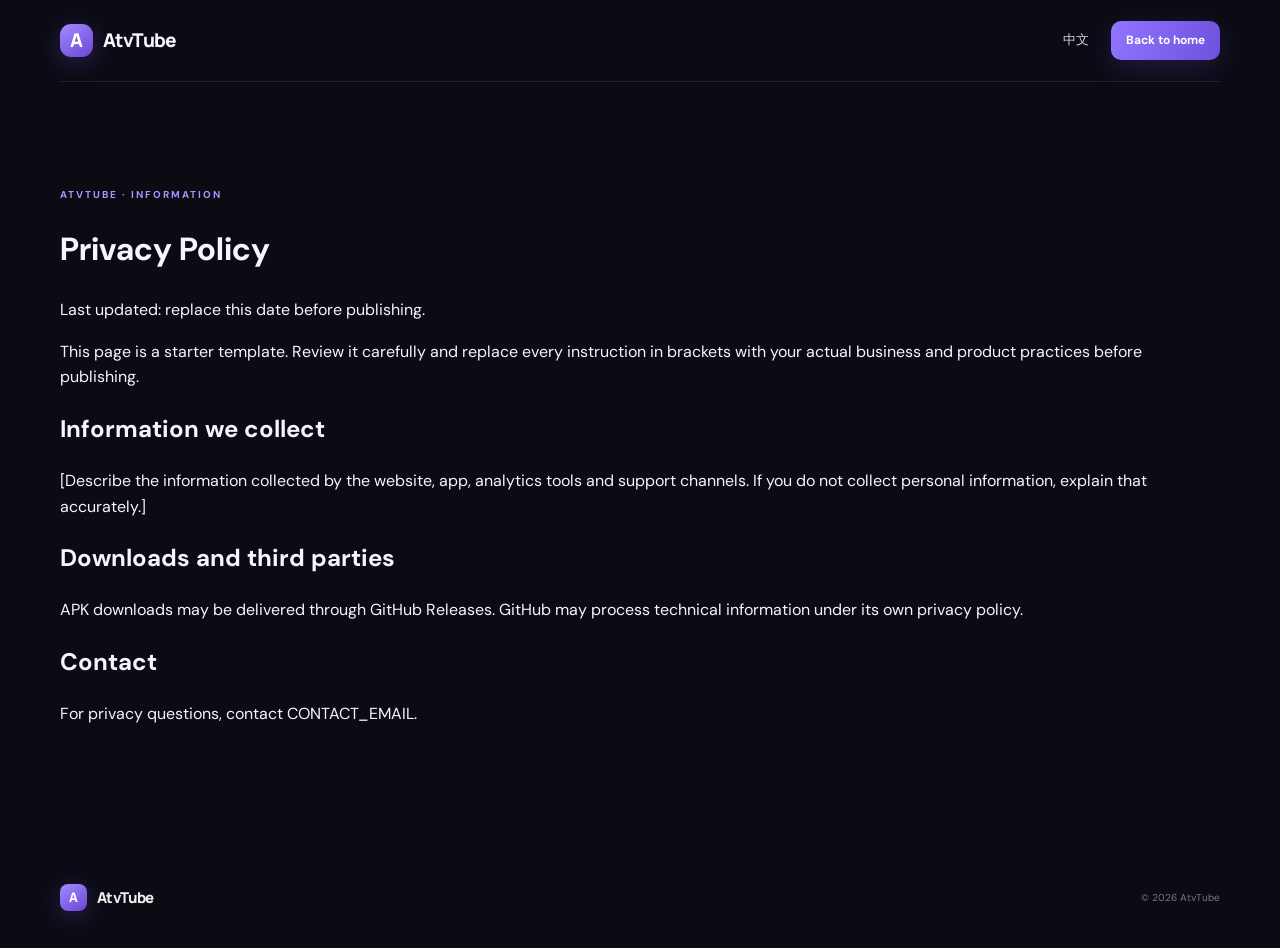
==== privacy.html @ 084c0697 "Add files via upload" ====
<!doctype html>
<html lang="en"><head><meta charset="utf-8"><meta name="viewport" content="width=device-width,initial-scale=1"><meta name="theme-color" content="#0b0b14"><title>Privacy Policy — AtvTube</title><link rel="icon" href="assets/favicon.svg"><link rel="stylesheet" href="assets/css/style.css"><script src="assets/js/config.js" defer></script><script src="assets/js/legal.js" defer></script></head>
<body><header class="site-header"><a class="brand" href="index.html"><span class="brand-mark">A</span><span>AtvTube</span></a><div class="header-actions"><button class="language-toggle" id="languageToggle">中文</button><a class="button button-small button-primary" href="index.html" data-i18n="backHome">Back to home</a></div></header>
<main class="section-wrap section-block legal-page"><div class="eyebrow">ATVTUBE · INFORMATION</div><h1 class="legal-title" data-i18n="privacyTitle">Privacy Policy</h1><p class="legal-updated" data-i18n="lastUpdated">Last updated: replace this date before publishing.</p><div class="legal-content"><p data-i18n="legalIntro">This page is a starter template.</p><div id="legalBody"></div></div></main><footer class="site-footer section-wrap"><a class="brand" href="index.html"><span class="brand-mark">A</span><span>AtvTube</span></a><span>© <span id="year"></span> AtvTube</span></footer></body></html>
---- assets/css/style.css ----
@import url('https://fonts.googleapis.com/css2?family=DM+Sans:wght@400;500;600;700&family=Manrope:wght@400;500;600;700;800&display=swap');
:root{color-scheme:dark;--bg:#0b0b14;--panel:#121321;--panel2:#17182a;--text:#f6f5ff;--muted:#a4a4b9;--purple:#9274ff;--purple2:#6d50dc;--line:rgba(255,255,255,.09);--max:1160px}
*{box-sizing:border-box}html{scroll-behavior:smooth;scroll-padding-top:90px}body{margin:0;background:var(--bg);color:var(--text);font-family:'DM Sans',sans-serif;line-height:1.6;overflow-x:hidden}a{color:inherit;text-decoration:none}button{font:inherit}.ambient{position:absolute;pointer-events:none;filter:blur(100px);opacity:.18;border-radius:50%;z-index:-1}.ambient-one{width:420px;height:420px;background:#6b48ef;top:80px;left:-240px}.ambient-two{width:360px;height:360px;background:#087dba;top:540px;right:-230px}.section-wrap{width:min(var(--max),calc(100% - 48px));margin-inline:auto}.site-header{height:82px;width:min(var(--max),calc(100% - 48px));margin:auto;display:flex;align-items:center;justify-content:space-between;border-bottom:1px solid var(--line);position:relative;z-index:5}.brand{display:inline-flex;align-items:center;gap:10px;font-family:Manrope,sans-serif;font-weight:800;font-size:19px;letter-spacing:-.6px}.brand-mark{width:33px;height:33px;display:grid;place-items:center;border-radius:11px;background:linear-gradient(145deg,#a48aff,#6847d4);box-shadow:0 5px 24px #7955e44d;font-weight:800;color:#fff}.desktop-nav{display:flex;gap:34px;margin-left:70px}.desktop-nav a,.legal-links a{font-size:13px;color:#b7b6c9;transition:.2s}.desktop-nav a:hover,.legal-links a:hover{color:white}.header-actions{display:flex;align-items:center;gap:14px}.language-toggle{border:0;background:transparent;color:#d4d0e9;cursor:pointer;font-size:13px;padding:8px}.button{display:inline-flex;align-items:center;justify-content:center;gap:13px;padding:13px 19px;border-radius:10px;font-size:13px;font-weight:700;transition:transform .2s,background .2s,border-color .2s}.button:hover{transform:translateY(-2px)}.button-primary{background:linear-gradient(110deg,#9275ff,#6d50dc);color:white;box-shadow:0 8px 28px #7955e433}.button-primary:hover{background:linear-gradient(110deg,#a48cff,#795ce9)}.button-small{padding:10px 15px;font-size:12px}.button-quiet{border:1px solid var(--line);color:#e3e0f2;background:#ffffff06}.button-outline{border:1px solid #a18aff80;background:#8c70ff16;color:#fff}.menu-toggle{display:none;background:none;border:0;padding:8px}.menu-toggle span{display:block;width:20px;height:2px;background:white;margin:5px}
.hero{min-height:610px;display:grid;grid-template-columns:1.02fr .98fr;align-items:center;gap:35px;padding-top:45px;padding-bottom:55px}.hero-copy{padding-bottom:12px}.eyebrow{font-size:10px;letter-spacing:2px;font-weight:700;color:#a995ff;display:flex;align-items:center;gap:9px}.status-dot{width:7px;height:7px;background:#8e78ff;border-radius:50%;box-shadow:0 0 12px #9274ff}.hero h1,.section-heading h2,.premium-panel h2,.about-copy h2{font-family:Manrope,sans-serif;font-size:clamp(43px,5.5vw,67px);line-height:1.08;letter-spacing:-3px;margin:22px 0 20px;font-weight:800}.hero h1 span,.section-heading h2 span,.premium-panel h2 span,.about-copy h2 span{background:linear-gradient(100deg,#b8a5ff,#7e9dff);-webkit-background-clip:text;background-clip:text;color:transparent}.hero-description{max-width:490px;color:var(--muted);font-size:16px;line-height:1.85}.hero-actions{display:flex;gap:12px;flex-wrap:wrap;margin-top:30px}.hero-footnote{display:flex;gap:9px;align-items:center;margin-top:28px;color:#88889f;font-size:11px}.check-icon{color:#a995ff;font-size:15px}.hero-art{height:430px;position:relative;display:grid;place-items:center}.orbit{position:absolute;border:1px solid #9b83ff22;border-radius:50%;transform:rotate(-22deg)}.orbit-a{width:430px;height:260px}.orbit-b{width:510px;height:330px;transform:rotate(28deg)}.preview-window{position:relative;width:min(390px,90%);height:310px;border-radius:19px;background:linear-gradient(145deg,#24243c,#111321 70%);border:1px solid #ffffff20;box-shadow:0 35px 100px #0009,0 0 60px #7152d52b;overflow:hidden;transform:perspective(900px) rotateY(-9deg) rotateX(3deg)}.preview-top{height:49px;display:flex;align-items:center;gap:9px;padding:0 17px;border-bottom:1px solid #ffffff12;color:#eee;font-weight:700;font-size:12px}.preview-logo{width:22px;height:22px;border-radius:7px;background:linear-gradient(135deg,#a48aff,#6242cf);display:grid;place-items:center;font-weight:800}.preview-dots{margin-left:auto;letter-spacing:3px;color:#8c89a7}.preview-feature{margin:20px 20px 0;height:190px;border-radius:13px;padding:22px;background:radial-gradient(circle at 80% 15%,#7e5de988,transparent 45%),linear-gradient(120deg,#25274a,#17182a 65%);position:relative;overflow:hidden}.preview-feature:after{content:"";position:absolute;width:150px;height:150px;border:1px solid #ffffff20;border-radius:50%;right:-28px;bottom:-78px;box-shadow:0 0 0 18px #ffffff08,0 0 0 38px #ffffff05}.preview-label{font-size:8px;letter-spacing:2px;color:#c1b4ff}.preview-headline{font:800 27px/1.12 Manrope,sans-serif;margin-top:11px;letter-spacing:-1px}.preview-sub{font-size:9px;color:#b0aec5;margin-top:9px}.preview-pill{display:inline-flex;gap:15px;background:#9478ff;color:white;padding:7px 11px;border-radius:6px;font-size:8px;margin-top:14px}.preview-shelf{display:flex;gap:10px;padding:14px 20px}.preview-shelf i{height:34px;flex:1;border-radius:6px;background:linear-gradient(120deg,#38334f,#202236)}.floating-chip{position:absolute;display:flex;align-items:center;gap:10px;padding:11px 14px;border-radius:12px;background:#1c1d30eF;border:1px solid #ffffff19;box-shadow:0 15px 40px #0006;backdrop-filter:blur(15px)}.floating-chip b,.floating-chip small{display:block}.floating-chip b{font-size:10px}.floating-chip small{font-size:8px;color:#9695ad}.chip-top{top:53px;right:4px}.chip-bottom{bottom:47px;left:0}.chip-icon,.chip-download{width:27px;height:27px;display:grid;place-items:center;border-radius:8px;background:#7958df;color:white}.chip-download{background:#183f49;color:#70e4ce;font-size:17px}.trust-strip{border-block:1px solid var(--line);display:flex;justify-content:space-between;padding:22px 8px;color:#9b9aae;font-size:11px}.trust-strip>div{display:flex;align-items:center;gap:10px}.strip-icon{color:#a28bff;font-size:16px}.section-block{padding-top:105px;padding-bottom:105px}.section-heading{display:flex;justify-content:space-between;align-items:end;gap:30px;margin-bottom:35px}.section-heading h2,.about-copy h2{font-size:43px;letter-spacing:-1.8px;margin:14px 0 0}.section-heading>p{max-width:390px;color:var(--muted);font-size:13px;line-height:1.8;margin:0 0 5px}.product-grid{display:grid;grid-template-columns:1fr 1fr;gap:18px}.product-card{min-height:260px;border:1px solid var(--line);border-radius:17px;padding:27px;background:linear-gradient(145deg,#17182a,#11121f);position:relative;overflow:hidden}.product-card-cobalt{background:linear-gradient(145deg,#131d2d,#11121f)}.product-card-top{display:flex;justify-content:space-between;align-items:center}.product-symbol{width:43px;height:43px;display:grid;place-items:center;border-radius:13px;background:linear-gradient(135deg,#a38aff,#6948d5);font:800 22px Manrope}.cobalt-symbol{background:linear-gradient(135deg,#69d8ff,#3466d8)}.product-tag{font-size:9px;letter-spacing:1.4px;color:#b7a7ff}.tag-cobalt{color:#86d8ff}.product-card h3{font:700 24px Manrope;margin:23px 0 8px}.product-card p{max-width:420px;color:var(--muted);font-size:12px;line-height:1.8;margin:0 0 17px}.text-link{font-size:12px;font-weight:700;color:#c2b4ff;display:inline-flex;gap:10px;align-items:center}.text-link span{font-size:16px}.card-glow{position:absolute;width:170px;height:170px;border-radius:50%;background:#8059ef;filter:blur(85px);opacity:.17;right:-60px;bottom:-90px;pointer-events:none}.cobalt-glow{background:#159dd5}.download-section{background:linear-gradient(180deg,#10111d,#111222 50%,#0d0e18);border-block:1px solid var(--line)}.release-grid{display:grid;grid-template-columns:1fr 1fr;gap:18px}.release-card{border:1px solid var(--line);border-radius:16px;background:#171827;padding:24px}.release-card-highlight{border-color:#6f61b45c;background:linear-gradient(145deg,#1a1b31,#151625)}.release-head{display:flex;align-items:center;gap:12px}.release-app-icon{width:42px;height:42px;border-radius:12px;display:grid;place-items:center;background:linear-gradient(135deg,#9c82ff,#6746d1);font:800 21px Manrope}.cobalt-icon{background:linear-gradient(135deg,#65d9ff,#3e68d8)}.release-head h3{font:700 16px Manrope;margin:0}.release-caption{font-size:10px;color:#9291a8}.release-status{margin-left:auto;font-size:9px;color:#9d9bb2;background:#ffffff0b;padding:5px 8px;border-radius:20px}.release-status.ready{color:#8de1c0;background:#2b9c7020}.release-info{display:flex;gap:45px;margin:24px 0 12px}.release-info small,.release-info b{display:block}.release-info small{font-size:9px;color:#89889f;margin-bottom:4px}.release-info b{font-size:12px}.release-notes{font-size:11px;color:#a6a5b8;line-height:1.7;min-height:40px;max-height:58px;overflow:hidden}.button-full{width:100%;margin-top:12px}.button[aria-disabled=true]{opacity:.45;pointer-events:none}.release-secondary{display:block;text-align:center;color:#aaa0dc;font-size:10px;margin-top:13px}.download-disclaimer{font-size:10px;color:#77778d;margin-top:22px}.premium-section{padding-top:95px;padding-bottom:95px}.premium-panel{position:relative;overflow:hidden;padding:54px 58px;border:1px solid #8d76ef40;border-radius:20px;background:linear-gradient(110deg,#211d3c,#17182b 65%,#142033)}.premium-panel .eyebrow,.premium-panel h2,.premium-panel p,.premium-points,.premium-panel .button{position:relative;z-index:1}.premium-panel h2{font-size:44px;letter-spacing:-1.8px;margin:18px 0}.premium-panel p{max-width:590px;color:#b5b2c9;font-size:13px;line-height:1.9}.premium-orb{position:absolute;width:380px;height:380px;border-radius:50%;background:#7654ec;filter:blur(100px);opacity:.22;right:-70px;top:-190px}.premium-points{display:flex;gap:25px;flex-wrap:wrap;margin:24px 0}.premium-points>span{display:flex;align-items:center;gap:8px;color:#c3c0d2;font-size:11px}.premium-points i{font-style:normal;color:#a995ff}.about-section{display:grid;grid-template-columns:1fr 1fr;gap:50px;padding-top:35px;padding-bottom:90px}.about-copy h2{font-size:38px}.about-detail p{font-size:13px;line-height:1.9;color:var(--muted);margin:0 0 20px}.legal-strip{padding:22px 0;border-top:1px solid var(--line);border-bottom:1px solid var(--line);display:flex;align-items:center;justify-content:space-between;gap:20px}.legal-strip>div:first-child b,.legal-strip>div:first-child span{display:block}.legal-strip b{font-size:12px}.legal-strip>div:first-child span{font-size:10px;color:#88879d;margin-top:4px}.legal-links{display:flex;gap:22px}.site-footer{min-height:100px;display:flex;align-items:center;justify-content:space-between;color:#77768c;font-size:10px}.site-footer .brand{color:#eee;font-size:15px}.site-footer .brand-mark{width:27px;height:27px;border-radius:8px;font-size:13px}.toast{position:fixed;bottom:22px;left:50%;transform:translate(-50%,20px);opacity:0;background:#24243a;border:1px solid var(--line);color:white;padding:10px 16px;border-radius:9px;font-size:12px;transition:.25s;z-index:10;pointer-events:none}.toast.show{opacity:1;transform:translate(-50%,0)}
@media(max-width:800px){.desktop-nav{gap:17px;margin-left:0}.hero{grid-template-columns:1fr;gap:0;padding-top:75px}.hero-copy{max-width:650px}.hero-art{height:390px}.trust-strip{gap:15px;flex-wrap:wrap}.section-heading{align-items:start;flex-direction:column}.section-heading>p{max-width:560px}.about-section{gap:25px}.site-header{height:72px}}
@media(max-width:600px){.section-wrap,.site-header{width:calc(100% - 36px)}.desktop-nav{display:none;position:absolute;top:71px;left:0;right:0;padding:17px;background:#171827;border:1px solid var(--line);border-radius:12px;flex-direction:column;gap:15px}.desktop-nav.open{display:flex}.menu-toggle{display:block}.header-download{display:none}.hero{padding-top:65px;min-height:auto}.hero h1{font-size:45px;letter-spacing:-2.3px}.hero-description{font-size:14px}.hero-art{height:350px;margin-top:10px}.preview-window{height:285px}.chip-top{right:-2px;top:25px}.chip-bottom{left:-2px;bottom:20px}.orbit-a{width:330px}.orbit-b{width:370px}.trust-strip{display:grid;grid-template-columns:1fr 1fr;font-size:10px}.trust-strip>div:last-child{grid-column:1/-1}.section-block{padding-top:75px;padding-bottom:75px}.section-heading h2,.about-copy h2{font-size:36px}.product-grid,.release-grid{grid-template-columns:1fr}.product-card{min-height:235px}.premium-panel{padding:35px 24px}.premium-panel h2{font-size:37px}.premium-points{display:grid;gap:12px}.about-section{grid-template-columns:1fr;padding-top:5px}.legal-strip{align-items:start;flex-direction:column}.legal-links{flex-wrap:wrap}.site-footer{gap:12px;flex-wrap:wrap;padding-block:22px}.site-footer p{order:3;width:100%;margin:0}.release-info{gap:35px}}
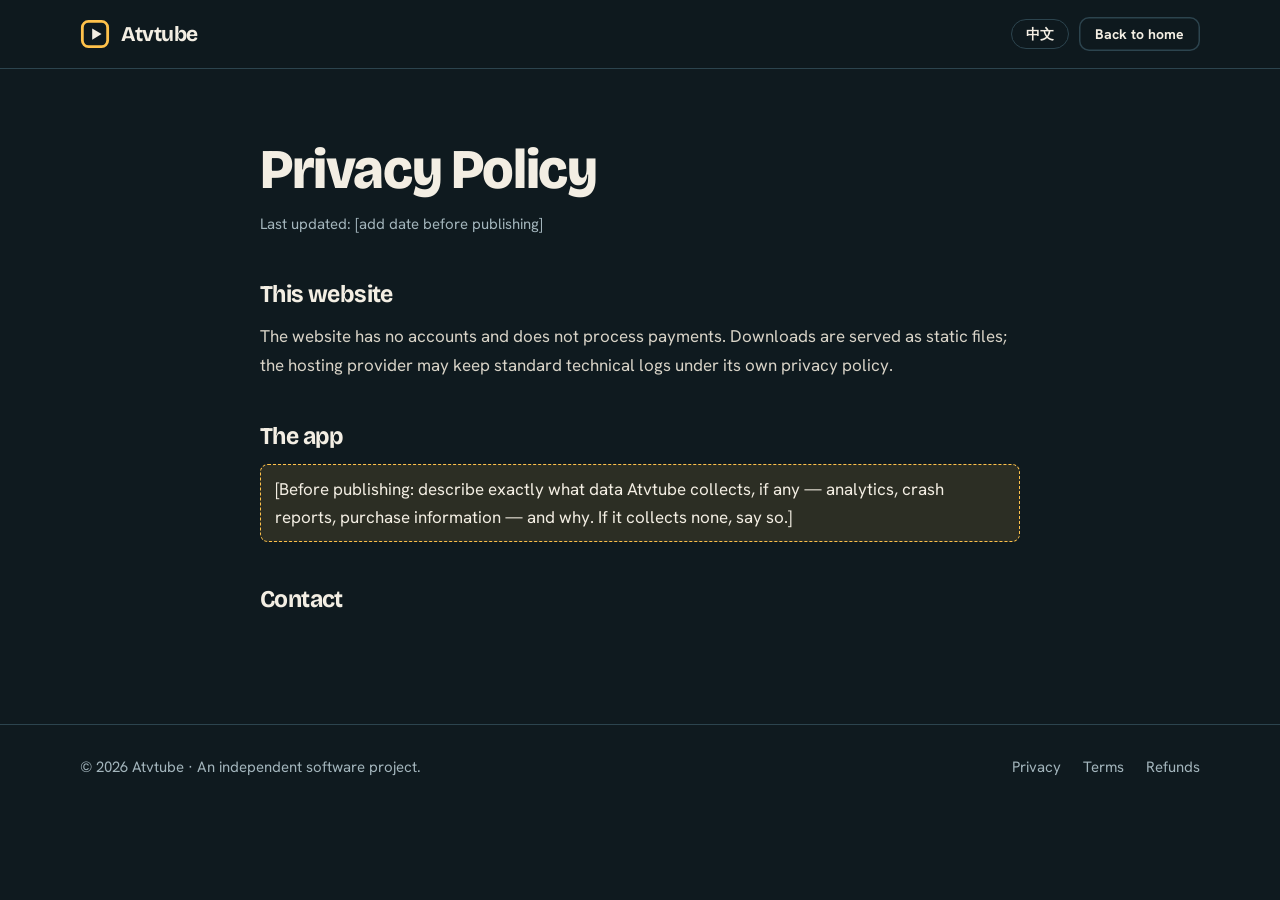
==== commit 4b0e7467: "Add files via upload" ====
--- a/privacy.html
+++ b/privacy.html
@@ -1,4 +1,32 @@
 <!doctype html>
-<html lang="en"><head><meta charset="utf-8"><meta name="viewport" content="width=device-width,initial-scale=1"><meta name="theme-color" content="#0b0b14"><title>Privacy Policy — AtvTube</title><link rel="icon" href="assets/favicon.svg"><link rel="stylesheet" href="assets/css/style.css"><script src="assets/js/config.js" defer></script><script src="assets/js/legal.js" defer></script></head>
-<body><header class="site-header"><a class="brand" href="index.html"><span class="brand-mark">A</span><span>AtvTube</span></a><div class="header-actions"><button class="language-toggle" id="languageToggle">中文</button><a class="button button-small button-primary" href="index.html" data-i18n="backHome">Back to home</a></div></header>
-<main class="section-wrap section-block legal-page"><div class="eyebrow">ATVTUBE · INFORMATION</div><h1 class="legal-title" data-i18n="privacyTitle">Privacy Policy</h1><p class="legal-updated" data-i18n="lastUpdated">Last updated: replace this date before publishing.</p><div class="legal-content"><p data-i18n="legalIntro">This page is a starter template.</p><div id="legalBody"></div></div></main><footer class="site-footer section-wrap"><a class="brand" href="index.html"><span class="brand-mark">A</span><span>AtvTube</span></a><span>© <span id="year"></span> AtvTube</span></footer></body></html>+<html lang="en">
+<head>
+<meta charset="utf-8">
+<meta name="viewport" content="width=device-width,initial-scale=1">
+<meta name="theme-color" content="#0f1a1f">
+<meta name="robots" content="index,follow">
+<title>Privacy Policy — Atvtube</title>
+<link rel="icon" href="assets/favicon.svg" type="image/svg+xml">
+<link rel="preconnect" href="https://fonts.googleapis.com">
+<link rel="preconnect" href="https://fonts.gstatic.com" crossorigin>
+<link rel="stylesheet" href="https://fonts.googleapis.com/css2?family=Bricolage+Grotesque:opsz,wdth,wght@12..96,75..100,500..800&family=Hanken+Grotesk:wght@400;500;600;700&display=swap">
+<link rel="stylesheet" href="assets/css/style.css">
+<script src="assets/js/config.js" defer></script>
+<script src="assets/js/site.js" defer></script>
+</head>
+<body data-title="privacyTitle">
+<header class="site-header"><div class="wrap">
+<a class="brand" href="index.html" aria-label="Atvtube"><svg viewBox="0 0 64 64" aria-hidden="true"><rect x="5" y="5" width="54" height="54" rx="13" fill="none" stroke="#ffc24b" stroke-width="6"/><path d="M26 20v24l20-12z" fill="#f3eee3"/></svg>Atvtube</a>
+<div class="header-tools"><button class="lang" id="lang" type="button" aria-label="Language">中文</button><a class="btn btn-line btn-sm" href="index.html" data-i18n="backHome">Back to home</a></div>
+</div></header>
+<main class="wrap legal">
+<h1 data-i18n="privacyTitle">Privacy Policy</h1>
+<p class="updated" data-i18n="updated">Last updated: [add date before publishing]</p>
+<div data-i18n="privacyBody"></div>
+</main>
+<footer class="site-footer"><div class="wrap">
+<span>© <span data-year></span> Atvtube · <span data-i18n="footer">An independent software project.</span></span>
+<nav aria-label="Legal"><a href="privacy.html" data-i18n="privacy">Privacy</a><a href="terms.html" data-i18n="terms">Terms</a><a href="refund.html" data-i18n="refund">Refunds</a></nav>
+</div></footer>
+</body>
+</html>
--- a/assets/css/style.css
+++ b/assets/css/style.css
@@ -1,6 +1,164 @@
-@import url('https://fonts.googleapis.com/css2?family=DM+Sans:wght@400;500;600;700&family=Manrope:wght@400;500;600;700;800&display=swap');
-:root{color-scheme:dark;--bg:#0b0b14;--panel:#121321;--panel2:#17182a;--text:#f6f5ff;--muted:#a4a4b9;--purple:#9274ff;--purple2:#6d50dc;--line:rgba(255,255,255,.09);--max:1160px}
-*{box-sizing:border-box}html{scroll-behavior:smooth;scroll-padding-top:90px}body{margin:0;background:var(--bg);color:var(--text);font-family:'DM Sans',sans-serif;line-height:1.6;overflow-x:hidden}a{color:inherit;text-decoration:none}button{font:inherit}.ambient{position:absolute;pointer-events:none;filter:blur(100px);opacity:.18;border-radius:50%;z-index:-1}.ambient-one{width:420px;height:420px;background:#6b48ef;top:80px;left:-240px}.ambient-two{width:360px;height:360px;background:#087dba;top:540px;right:-230px}.section-wrap{width:min(var(--max),calc(100% - 48px));margin-inline:auto}.site-header{height:82px;width:min(var(--max),calc(100% - 48px));margin:auto;display:flex;align-items:center;justify-content:space-between;border-bottom:1px solid var(--line);position:relative;z-index:5}.brand{display:inline-flex;align-items:center;gap:10px;font-family:Manrope,sans-serif;font-weight:800;font-size:19px;letter-spacing:-.6px}.brand-mark{width:33px;height:33px;display:grid;place-items:center;border-radius:11px;background:linear-gradient(145deg,#a48aff,#6847d4);box-shadow:0 5px 24px #7955e44d;font-weight:800;color:#fff}.desktop-nav{display:flex;gap:34px;margin-left:70px}.desktop-nav a,.legal-links a{font-size:13px;color:#b7b6c9;transition:.2s}.desktop-nav a:hover,.legal-links a:hover{color:white}.header-actions{display:flex;align-items:center;gap:14px}.language-toggle{border:0;background:transparent;color:#d4d0e9;cursor:pointer;font-size:13px;padding:8px}.button{display:inline-flex;align-items:center;justify-content:center;gap:13px;padding:13px 19px;border-radius:10px;font-size:13px;font-weight:700;transition:transform .2s,background .2s,border-color .2s}.button:hover{transform:translateY(-2px)}.button-primary{background:linear-gradient(110deg,#9275ff,#6d50dc);color:white;box-shadow:0 8px 28px #7955e433}.button-primary:hover{background:linear-gradient(110deg,#a48cff,#795ce9)}.button-small{padding:10px 15px;font-size:12px}.button-quiet{border:1px solid var(--line);color:#e3e0f2;background:#ffffff06}.button-outline{border:1px solid #a18aff80;background:#8c70ff16;color:#fff}.menu-toggle{display:none;background:none;border:0;padding:8px}.menu-toggle span{display:block;width:20px;height:2px;background:white;margin:5px}
-.hero{min-height:610px;display:grid;grid-template-columns:1.02fr .98fr;align-items:center;gap:35px;padding-top:45px;padding-bottom:55px}.hero-copy{padding-bottom:12px}.eyebrow{font-size:10px;letter-spacing:2px;font-weight:700;color:#a995ff;display:flex;align-items:center;gap:9px}.status-dot{width:7px;height:7px;background:#8e78ff;border-radius:50%;box-shadow:0 0 12px #9274ff}.hero h1,.section-heading h2,.premium-panel h2,.about-copy h2{font-family:Manrope,sans-serif;font-size:clamp(43px,5.5vw,67px);line-height:1.08;letter-spacing:-3px;margin:22px 0 20px;font-weight:800}.hero h1 span,.section-heading h2 span,.premium-panel h2 span,.about-copy h2 span{background:linear-gradient(100deg,#b8a5ff,#7e9dff);-webkit-background-clip:text;background-clip:text;color:transparent}.hero-description{max-width:490px;color:var(--muted);font-size:16px;line-height:1.85}.hero-actions{display:flex;gap:12px;flex-wrap:wrap;margin-top:30px}.hero-footnote{display:flex;gap:9px;align-items:center;margin-top:28px;color:#88889f;font-size:11px}.check-icon{color:#a995ff;font-size:15px}.hero-art{height:430px;position:relative;display:grid;place-items:center}.orbit{position:absolute;border:1px solid #9b83ff22;border-radius:50%;transform:rotate(-22deg)}.orbit-a{width:430px;height:260px}.orbit-b{width:510px;height:330px;transform:rotate(28deg)}.preview-window{position:relative;width:min(390px,90%);height:310px;border-radius:19px;background:linear-gradient(145deg,#24243c,#111321 70%);border:1px solid #ffffff20;box-shadow:0 35px 100px #0009,0 0 60px #7152d52b;overflow:hidden;transform:perspective(900px) rotateY(-9deg) rotateX(3deg)}.preview-top{height:49px;display:flex;align-items:center;gap:9px;padding:0 17px;border-bottom:1px solid #ffffff12;color:#eee;font-weight:700;font-size:12px}.preview-logo{width:22px;height:22px;border-radius:7px;background:linear-gradient(135deg,#a48aff,#6242cf);display:grid;place-items:center;font-weight:800}.preview-dots{margin-left:auto;letter-spacing:3px;color:#8c89a7}.preview-feature{margin:20px 20px 0;height:190px;border-radius:13px;padding:22px;background:radial-gradient(circle at 80% 15%,#7e5de988,transparent 45%),linear-gradient(120deg,#25274a,#17182a 65%);position:relative;overflow:hidden}.preview-feature:after{content:"";position:absolute;width:150px;height:150px;border:1px solid #ffffff20;border-radius:50%;right:-28px;bottom:-78px;box-shadow:0 0 0 18px #ffffff08,0 0 0 38px #ffffff05}.preview-label{font-size:8px;letter-spacing:2px;color:#c1b4ff}.preview-headline{font:800 27px/1.12 Manrope,sans-serif;margin-top:11px;letter-spacing:-1px}.preview-sub{font-size:9px;color:#b0aec5;margin-top:9px}.preview-pill{display:inline-flex;gap:15px;background:#9478ff;color:white;padding:7px 11px;border-radius:6px;font-size:8px;margin-top:14px}.preview-shelf{display:flex;gap:10px;padding:14px 20px}.preview-shelf i{height:34px;flex:1;border-radius:6px;background:linear-gradient(120deg,#38334f,#202236)}.floating-chip{position:absolute;display:flex;align-items:center;gap:10px;padding:11px 14px;border-radius:12px;background:#1c1d30eF;border:1px solid #ffffff19;box-shadow:0 15px 40px #0006;backdrop-filter:blur(15px)}.floating-chip b,.floating-chip small{display:block}.floating-chip b{font-size:10px}.floating-chip small{font-size:8px;color:#9695ad}.chip-top{top:53px;right:4px}.chip-bottom{bottom:47px;left:0}.chip-icon,.chip-download{width:27px;height:27px;display:grid;place-items:center;border-radius:8px;background:#7958df;color:white}.chip-download{background:#183f49;color:#70e4ce;font-size:17px}.trust-strip{border-block:1px solid var(--line);display:flex;justify-content:space-between;padding:22px 8px;color:#9b9aae;font-size:11px}.trust-strip>div{display:flex;align-items:center;gap:10px}.strip-icon{color:#a28bff;font-size:16px}.section-block{padding-top:105px;padding-bottom:105px}.section-heading{display:flex;justify-content:space-between;align-items:end;gap:30px;margin-bottom:35px}.section-heading h2,.about-copy h2{font-size:43px;letter-spacing:-1.8px;margin:14px 0 0}.section-heading>p{max-width:390px;color:var(--muted);font-size:13px;line-height:1.8;margin:0 0 5px}.product-grid{display:grid;grid-template-columns:1fr 1fr;gap:18px}.product-card{min-height:260px;border:1px solid var(--line);border-radius:17px;padding:27px;background:linear-gradient(145deg,#17182a,#11121f);position:relative;overflow:hidden}.product-card-cobalt{background:linear-gradient(145deg,#131d2d,#11121f)}.product-card-top{display:flex;justify-content:space-between;align-items:center}.product-symbol{width:43px;height:43px;display:grid;place-items:center;border-radius:13px;background:linear-gradient(135deg,#a38aff,#6948d5);font:800 22px Manrope}.cobalt-symbol{background:linear-gradient(135deg,#69d8ff,#3466d8)}.product-tag{font-size:9px;letter-spacing:1.4px;color:#b7a7ff}.tag-cobalt{color:#86d8ff}.product-card h3{font:700 24px Manrope;margin:23px 0 8px}.product-card p{max-width:420px;color:var(--muted);font-size:12px;line-height:1.8;margin:0 0 17px}.text-link{font-size:12px;font-weight:700;color:#c2b4ff;display:inline-flex;gap:10px;align-items:center}.text-link span{font-size:16px}.card-glow{position:absolute;width:170px;height:170px;border-radius:50%;background:#8059ef;filter:blur(85px);opacity:.17;right:-60px;bottom:-90px;pointer-events:none}.cobalt-glow{background:#159dd5}.download-section{background:linear-gradient(180deg,#10111d,#111222 50%,#0d0e18);border-block:1px solid var(--line)}.release-grid{display:grid;grid-template-columns:1fr 1fr;gap:18px}.release-card{border:1px solid var(--line);border-radius:16px;background:#171827;padding:24px}.release-card-highlight{border-color:#6f61b45c;background:linear-gradient(145deg,#1a1b31,#151625)}.release-head{display:flex;align-items:center;gap:12px}.release-app-icon{width:42px;height:42px;border-radius:12px;display:grid;place-items:center;background:linear-gradient(135deg,#9c82ff,#6746d1);font:800 21px Manrope}.cobalt-icon{background:linear-gradient(135deg,#65d9ff,#3e68d8)}.release-head h3{font:700 16px Manrope;margin:0}.release-caption{font-size:10px;color:#9291a8}.release-status{margin-left:auto;font-size:9px;color:#9d9bb2;background:#ffffff0b;padding:5px 8px;border-radius:20px}.release-status.ready{color:#8de1c0;background:#2b9c7020}.release-info{display:flex;gap:45px;margin:24px 0 12px}.release-info small,.release-info b{display:block}.release-info small{font-size:9px;color:#89889f;margin-bottom:4px}.release-info b{font-size:12px}.release-notes{font-size:11px;color:#a6a5b8;line-height:1.7;min-height:40px;max-height:58px;overflow:hidden}.button-full{width:100%;margin-top:12px}.button[aria-disabled=true]{opacity:.45;pointer-events:none}.release-secondary{display:block;text-align:center;color:#aaa0dc;font-size:10px;margin-top:13px}.download-disclaimer{font-size:10px;color:#77778d;margin-top:22px}.premium-section{padding-top:95px;padding-bottom:95px}.premium-panel{position:relative;overflow:hidden;padding:54px 58px;border:1px solid #8d76ef40;border-radius:20px;background:linear-gradient(110deg,#211d3c,#17182b 65%,#142033)}.premium-panel .eyebrow,.premium-panel h2,.premium-panel p,.premium-points,.premium-panel .button{position:relative;z-index:1}.premium-panel h2{font-size:44px;letter-spacing:-1.8px;margin:18px 0}.premium-panel p{max-width:590px;color:#b5b2c9;font-size:13px;line-height:1.9}.premium-orb{position:absolute;width:380px;height:380px;border-radius:50%;background:#7654ec;filter:blur(100px);opacity:.22;right:-70px;top:-190px}.premium-points{display:flex;gap:25px;flex-wrap:wrap;margin:24px 0}.premium-points>span{display:flex;align-items:center;gap:8px;color:#c3c0d2;font-size:11px}.premium-points i{font-style:normal;color:#a995ff}.about-section{display:grid;grid-template-columns:1fr 1fr;gap:50px;padding-top:35px;padding-bottom:90px}.about-copy h2{font-size:38px}.about-detail p{font-size:13px;line-height:1.9;color:var(--muted);margin:0 0 20px}.legal-strip{padding:22px 0;border-top:1px solid var(--line);border-bottom:1px solid var(--line);display:flex;align-items:center;justify-content:space-between;gap:20px}.legal-strip>div:first-child b,.legal-strip>div:first-child span{display:block}.legal-strip b{font-size:12px}.legal-strip>div:first-child span{font-size:10px;color:#88879d;margin-top:4px}.legal-links{display:flex;gap:22px}.site-footer{min-height:100px;display:flex;align-items:center;justify-content:space-between;color:#77768c;font-size:10px}.site-footer .brand{color:#eee;font-size:15px}.site-footer .brand-mark{width:27px;height:27px;border-radius:8px;font-size:13px}.toast{position:fixed;bottom:22px;left:50%;transform:translate(-50%,20px);opacity:0;background:#24243a;border:1px solid var(--line);color:white;padding:10px 16px;border-radius:9px;font-size:12px;transition:.25s;z-index:10;pointer-events:none}.toast.show{opacity:1;transform:translate(-50%,0)}
-@media(max-width:800px){.desktop-nav{gap:17px;margin-left:0}.hero{grid-template-columns:1fr;gap:0;padding-top:75px}.hero-copy{max-width:650px}.hero-art{height:390px}.trust-strip{gap:15px;flex-wrap:wrap}.section-heading{align-items:start;flex-direction:column}.section-heading>p{max-width:560px}.about-section{gap:25px}.site-header{height:72px}}
-@media(max-width:600px){.section-wrap,.site-header{width:calc(100% - 36px)}.desktop-nav{display:none;position:absolute;top:71px;left:0;right:0;padding:17px;background:#171827;border:1px solid var(--line);border-radius:12px;flex-direction:column;gap:15px}.desktop-nav.open{display:flex}.menu-toggle{display:block}.header-download{display:none}.hero{padding-top:65px;min-height:auto}.hero h1{font-size:45px;letter-spacing:-2.3px}.hero-description{font-size:14px}.hero-art{height:350px;margin-top:10px}.preview-window{height:285px}.chip-top{right:-2px;top:25px}.chip-bottom{left:-2px;bottom:20px}.orbit-a{width:330px}.orbit-b{width:370px}.trust-strip{display:grid;grid-template-columns:1fr 1fr;font-size:10px}.trust-strip>div:last-child{grid-column:1/-1}.section-block{padding-top:75px;padding-bottom:75px}.section-heading h2,.about-copy h2{font-size:36px}.product-grid,.release-grid{grid-template-columns:1fr}.product-card{min-height:235px}.premium-panel{padding:35px 24px}.premium-panel h2{font-size:37px}.premium-points{display:grid;gap:12px}.about-section{grid-template-columns:1fr;padding-top:5px}.legal-strip{align-items:start;flex-direction:column}.legal-links{flex-wrap:wrap}.site-footer{gap:12px;flex-wrap:wrap;padding-block:22px}.site-footer p{order:3;width:100%;margin:0}.release-info{gap:35px}}
+:root{
+  color-scheme:dark;
+  --ink:#0f1a1f;--ink-2:#16252c;--ink-3:#1f333c;--line:#2c444e;
+  --paper:#f3eee3;--mute:#a3b5bc;
+  --focus:#ffc24b;--focus-ink:#241800;
+  --max:1120px;
+  --display:"Bricolage Grotesque","Noto Sans SC","PingFang SC","Microsoft YaHei",system-ui,sans-serif;
+  --body:"Hanken Grotesk","Noto Sans SC","PingFang SC","Microsoft YaHei",system-ui,sans-serif;
+}
+*{box-sizing:border-box}
+html{scroll-behavior:smooth;scroll-padding-top:84px}
+body{margin:0;background:var(--ink);color:var(--paper);font:400 17px/1.65 var(--body);-webkit-font-smoothing:antialiased;overflow-x:hidden}
+a{color:inherit}
+img,svg{display:block;max-width:100%}
+[hidden]{display:none!important}
+:focus-visible{outline:3px solid var(--focus);outline-offset:4px;border-radius:6px}
+.wrap{width:min(var(--max),calc(100% - 40px));margin-inline:auto}
+
+/* header */
+.site-header{position:sticky;top:0;z-index:20;background:color-mix(in srgb,var(--ink) 88%,transparent);backdrop-filter:blur(12px);border-bottom:1px solid var(--line)}
+.site-header .wrap{height:68px;display:flex;align-items:center;gap:28px}
+.brand{display:inline-flex;align-items:center;gap:11px;font:700 21px/1 var(--display);letter-spacing:-.02em;text-decoration:none}
+.brand svg{width:30px;height:30px}
+.nav{display:flex;gap:26px;margin-left:auto;font-size:15px}
+.nav a{text-decoration:none;color:var(--mute);padding:6px 0}
+.nav a:hover{color:var(--paper)}
+.header-tools{display:flex;gap:10px;align-items:center}
+.nav + .header-tools{margin-left:0}
+.header-tools:only-child,.brand + .header-tools{margin-left:auto}
+.lang{background:none;border:1px solid var(--line);color:var(--paper);border-radius:999px;padding:6px 14px;font:600 14px/1.2 var(--body);cursor:pointer}
+.lang:hover{border-color:var(--mute)}
+
+/* buttons */
+.btn{display:inline-flex;align-items:center;justify-content:center;gap:10px;border:0;border-radius:12px;padding:14px 24px;font:700 16px/1.2 var(--body);text-decoration:none;cursor:pointer;transition:transform .15s ease}
+.btn-focus{background:var(--focus);color:var(--focus-ink)}
+.btn-focus:hover{transform:translateY(-2px)}
+.btn-line{background:none;color:var(--paper);box-shadow:inset 0 0 0 1.5px var(--line)}
+.btn-line:hover{box-shadow:inset 0 0 0 1.5px var(--mute)}
+.btn-sm{padding:9px 16px;font-size:14px;border-radius:10px}
+.btn svg{width:18px;height:18px}
+
+/* hero */
+.hero{padding:76px 0 92px}
+.hero .wrap{display:grid;grid-template-columns:minmax(0,1fr) minmax(0,1.05fr);gap:64px;align-items:center}
+h1,h2,h3{font-family:var(--display);margin:0;letter-spacing:-.025em;font-variation-settings:"wdth" 96}
+h1{font-size:clamp(42px,6vw,76px);line-height:1.02;font-weight:800}
+.hero p.lead{font-size:20px;color:var(--mute);max-width:30em;margin:26px 0 34px}
+.hero-actions{display:flex;flex-wrap:wrap;gap:12px}
+.hero-meta{margin:22px 0 0;font-size:15px;color:var(--mute)}
+
+/* TV */
+.tv{position:relative;filter:drop-shadow(0 30px 50px rgba(0,0,0,.45))}
+.tv-bezel{background:#0a1216;border:2px solid var(--line);border-radius:20px;padding:12px}
+.tv-screen{background:linear-gradient(160deg,#1a2e37,#101d23);border-radius:10px;padding:5% 5% 6%;aspect-ratio:16/9;display:flex;flex-direction:column;gap:5%}
+.tv-bar{display:flex;align-items:center;gap:9px;font:700 14px/1 var(--display)}
+.tv-bar svg{width:20px;height:20px}
+.tv-bar i{margin-left:auto;display:flex;gap:5px}
+.tv-bar i b{width:22px;height:5px;border-radius:3px;background:var(--line)}
+.tv-bar i b:first-child{background:var(--focus)}
+.tv-grid{position:relative;flex:1;min-height:0}
+.tv-tiles{position:absolute;inset:0;display:grid;grid-template-columns:repeat(4,1fr);grid-template-rows:1fr 1fr;gap:6% 3%}
+.tv-tiles span{border-radius:6px}
+.tv-tiles span:nth-child(8n+1){background:linear-gradient(135deg,#3f7f86,#25525a)}
+.tv-tiles span:nth-child(8n+2){background:linear-gradient(135deg,#c98a4b,#8f5a2a)}
+.tv-tiles span:nth-child(8n+3){background:linear-gradient(135deg,#6a7ea8,#41507a)}
+.tv-tiles span:nth-child(8n+4){background:linear-gradient(135deg,#a85d52,#703a35)}
+.tv-tiles span:nth-child(8n+5){background:linear-gradient(135deg,#8a9a5b,#566236)}
+.tv-tiles span:nth-child(8n+6){background:linear-gradient(135deg,#4d6d8f,#2d4560)}
+.tv-tiles span:nth-child(8n+7){background:linear-gradient(135deg,#b07a9a,#6f4660)}
+.tv-tiles span:nth-child(8n+8){background:linear-gradient(135deg,#7f8c91,#4a575c)}
+.tv-ring{position:absolute;left:0;top:0;width:22.75%;height:47%;margin:-4px;padding:4px;box-sizing:content-box;border:3px solid var(--focus);border-radius:9px;box-shadow:0 0 0 4px rgba(255,194,75,.18),0 0 22px rgba(255,194,75,.45);animation:ring 12s cubic-bezier(.6,0,.25,1) infinite}
+@keyframes ring{
+  0%,12%{left:0;top:0}
+  20%,32%{left:25.75%;top:0}
+  40%,52%{left:25.75%;top:53%}
+  60%,72%{left:77.25%;top:53%}
+  80%,88%{left:51.5%;top:0}
+  96%,100%{left:0;top:0}
+}
+.tv-stand{width:34%;height:12px;margin:0 auto;background:#0a1216;border:2px solid var(--line);border-top:0;border-radius:0 0 10px 10px}
+
+/* sections */
+.section{padding:96px 0}
+.band{background:var(--ink-2);border-block:1px solid var(--line)}
+.section h2{font-size:clamp(32px,4.2vw,52px);line-height:1.06;font-weight:700;max-width:16em}
+.section .sub{color:var(--mute);max-width:36em;margin:18px 0 0}
+
+/* downloads */
+.dl-grid{display:grid;grid-template-columns:1fr 1fr;gap:28px;margin-top:48px}
+.dl{position:relative;background:var(--ink);border:1.5px solid var(--line);border-radius:18px;padding:34px 32px;display:flex;flex-direction:column}
+.dl.rec{border:3px solid var(--focus);box-shadow:0 0 0 6px rgba(255,194,75,.14),0 0 34px rgba(255,194,75,.18)}
+.dl-badge{position:absolute;top:-15px;left:28px;background:var(--focus);color:var(--focus-ink);font:700 13px/1 var(--body);padding:7px 12px;border-radius:8px}
+.dl h3{font-size:54px;font-weight:800;line-height:1}
+.dl .bits{margin:8px 0 0;color:var(--mute);font-size:15px}
+.dl p.use{margin:20px 0 28px;flex:1}
+.dl .file{display:flex;justify-content:space-between;gap:12px;font-size:14px;color:var(--mute);margin-bottom:12px;font-variant-numeric:tabular-nums}
+.dl .btn{width:100%}
+.dl-note{margin:30px 0 0;max-width:46em;color:var(--mute);font-size:16px}
+.dl-note b{color:var(--paper);font-weight:600}
+
+/* steps */
+.steps{list-style:none;margin:48px 0 0;padding:0;display:grid;grid-template-columns:repeat(3,1fr);gap:40px;counter-reset:s}
+.steps li{counter-increment:s;border-top:2px solid var(--line);padding-top:22px}
+.steps li::before{content:counter(s);display:block;font:800 44px/1 var(--display);color:var(--focus);margin-bottom:14px}
+.steps h3{font-size:22px;font-weight:700;margin-bottom:8px}
+.steps p{margin:0;color:var(--mute);font-size:16px}
+.warn{margin:40px 0 0;padding:16px 20px;border-left:3px solid var(--focus);background:var(--ink-2);color:var(--mute);font-size:15.5px;max-width:46em;border-radius:0 10px 10px 0}
+
+/* purchase */
+.buy{display:grid;grid-template-columns:minmax(0,1.15fr) minmax(0,.85fr);gap:64px;align-items:start}
+.buy ul{list-style:none;margin:6px 0 0;padding:0}
+.buy li{padding:18px 0;border-bottom:1px solid var(--line);display:flex;gap:16px}
+.buy li:first-child{border-top:1px solid var(--line)}
+.buy li svg{flex:none;width:22px;height:22px;margin-top:3px;color:var(--focus)}
+.buy li b{display:block;font:700 18px/1.3 var(--display)}
+.buy li span{color:var(--mute);font-size:15.5px}
+
+/* about */
+.about{display:flex;flex-wrap:wrap;gap:24px 64px;justify-content:space-between;align-items:flex-end}
+.about p{margin:0;max-width:34em;color:var(--mute);font-size:19px}
+.about a.mail{font:700 22px/1.3 var(--display);color:var(--focus);text-underline-offset:5px}
+
+/* footer */
+.site-footer{border-top:1px solid var(--line);padding:30px 0 40px;font-size:15px;color:var(--mute)}
+.site-footer .wrap{display:flex;flex-wrap:wrap;gap:14px 32px;align-items:center}
+.site-footer nav{display:flex;gap:22px;margin-left:auto}
+.site-footer nav a{text-decoration:none}
+.site-footer nav a:hover{color:var(--paper)}
+
+/* legal */
+.legal{padding:72px 0 96px;max-width:760px}
+.legal h1{font-size:clamp(36px,5vw,56px)}
+.legal .updated{color:var(--mute);margin:14px 0 36px;font-size:15px}
+.legal h2{font-size:24px;margin:38px 0 8px}
+.legal p{margin:0 0 14px;color:#d8d3c7}
+.legal a{color:var(--focus);text-underline-offset:4px}
+.todo{background:rgba(255,194,75,.12);border:1px dashed var(--focus);border-radius:8px;padding:10px 14px;color:var(--paper)!important}
+
+/* responsive */
+@media (max-width:900px){
+  .hero{padding:48px 0 64px}
+  .hero .wrap{grid-template-columns:1fr;gap:48px}
+  .section{padding:68px 0}
+  .dl-grid,.buy{grid-template-columns:1fr}
+  .buy{gap:36px}
+  .steps{grid-template-columns:1fr;gap:28px}
+  .dl h3{font-size:44px}
+}
+@media (max-width:700px){
+  .nav{display:none}
+  .site-footer nav{margin-left:0;width:100%}
+}
+@media (max-width:420px){
+  body{font-size:16px}
+  .site-header .wrap{gap:12px}
+  .header-tools .btn{display:none}
+  .btn{width:100%}
+  .dl{padding:28px 22px}
+}
+@media (prefers-reduced-motion:reduce){
+  html{scroll-behavior:auto}
+  .tv-ring{animation:none}
+  .btn{transition:none}
+}
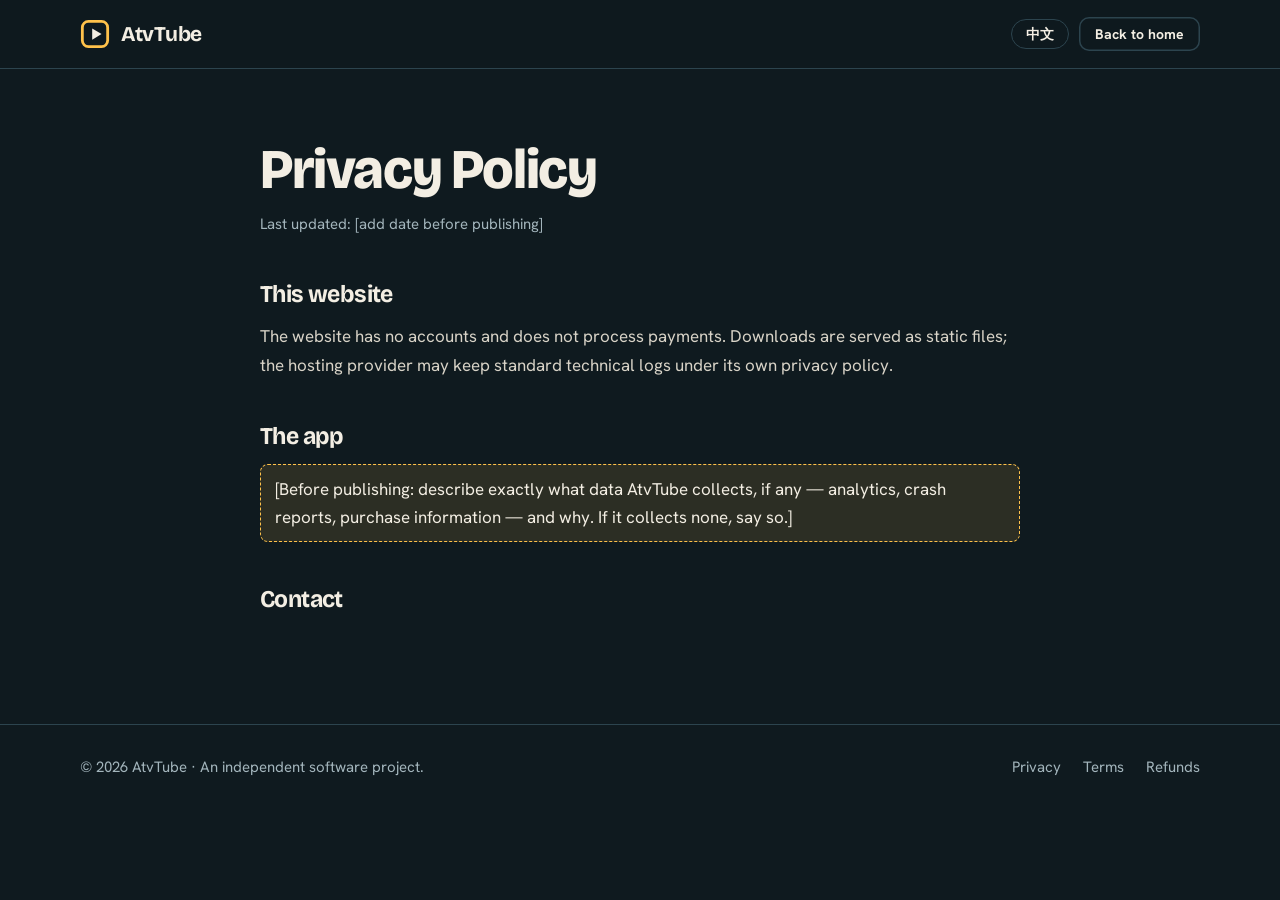
==== commit f8eb05ae: "Add files via upload" ====
--- a/privacy.html
+++ b/privacy.html
@@ -5,7 +5,7 @@
 <meta name="viewport" content="width=device-width,initial-scale=1">
 <meta name="theme-color" content="#0f1a1f">
 <meta name="robots" content="index,follow">
-<title>Privacy Policy — Atvtube</title>
+<title>Privacy Policy — AtvTube</title>
 <link rel="icon" href="assets/favicon.svg" type="image/svg+xml">
 <link rel="preconnect" href="https://fonts.googleapis.com">
 <link rel="preconnect" href="https://fonts.gstatic.com" crossorigin>
@@ -16,7 +16,7 @@
 </head>
 <body data-title="privacyTitle">
 <header class="site-header"><div class="wrap">
-<a class="brand" href="index.html" aria-label="Atvtube"><svg viewBox="0 0 64 64" aria-hidden="true"><rect x="5" y="5" width="54" height="54" rx="13" fill="none" stroke="#ffc24b" stroke-width="6"/><path d="M26 20v24l20-12z" fill="#f3eee3"/></svg>Atvtube</a>
+<a class="brand" href="index.html" aria-label="AtvTube"><svg viewBox="0 0 64 64" aria-hidden="true"><rect x="5" y="5" width="54" height="54" rx="13" fill="none" stroke="#ffc24b" stroke-width="6"/><path d="M26 20v24l20-12z" fill="#f3eee3"/></svg>AtvTube</a>
 <div class="header-tools"><button class="lang" id="lang" type="button" aria-label="Language">中文</button><a class="btn btn-line btn-sm" href="index.html" data-i18n="backHome">Back to home</a></div>
 </div></header>
 <main class="wrap legal">
@@ -25,7 +25,7 @@
 <div data-i18n="privacyBody"></div>
 </main>
 <footer class="site-footer"><div class="wrap">
-<span>© <span data-year></span> Atvtube · <span data-i18n="footer">An independent software project.</span></span>
+<span>© <span data-year></span> AtvTube · <span data-i18n="footer">An independent software project.</span></span>
 <nav aria-label="Legal"><a href="privacy.html" data-i18n="privacy">Privacy</a><a href="terms.html" data-i18n="terms">Terms</a><a href="refund.html" data-i18n="refund">Refunds</a></nav>
 </div></footer>
 </body>
--- a/assets/css/style.css
+++ b/assets/css/style.css
@@ -46,7 +46,7 @@
 h1{font-size:clamp(42px,6vw,76px);line-height:1.02;font-weight:800}
 .hero p.lead{font-size:20px;color:var(--mute);max-width:30em;margin:26px 0 34px}
 .hero-actions{display:flex;flex-wrap:wrap;gap:12px}
-.hero-meta{margin:22px 0 0;font-size:15px;color:var(--mute)}
+.hero-meta{margin:24px 0 0;font-size:16px;font-weight:600;color:var(--paper);padding-left:14px;border-left:3px solid var(--focus)}
 
 /* TV */
 .tv{position:relative;filter:drop-shadow(0 30px 50px rgba(0,0,0,.45))}
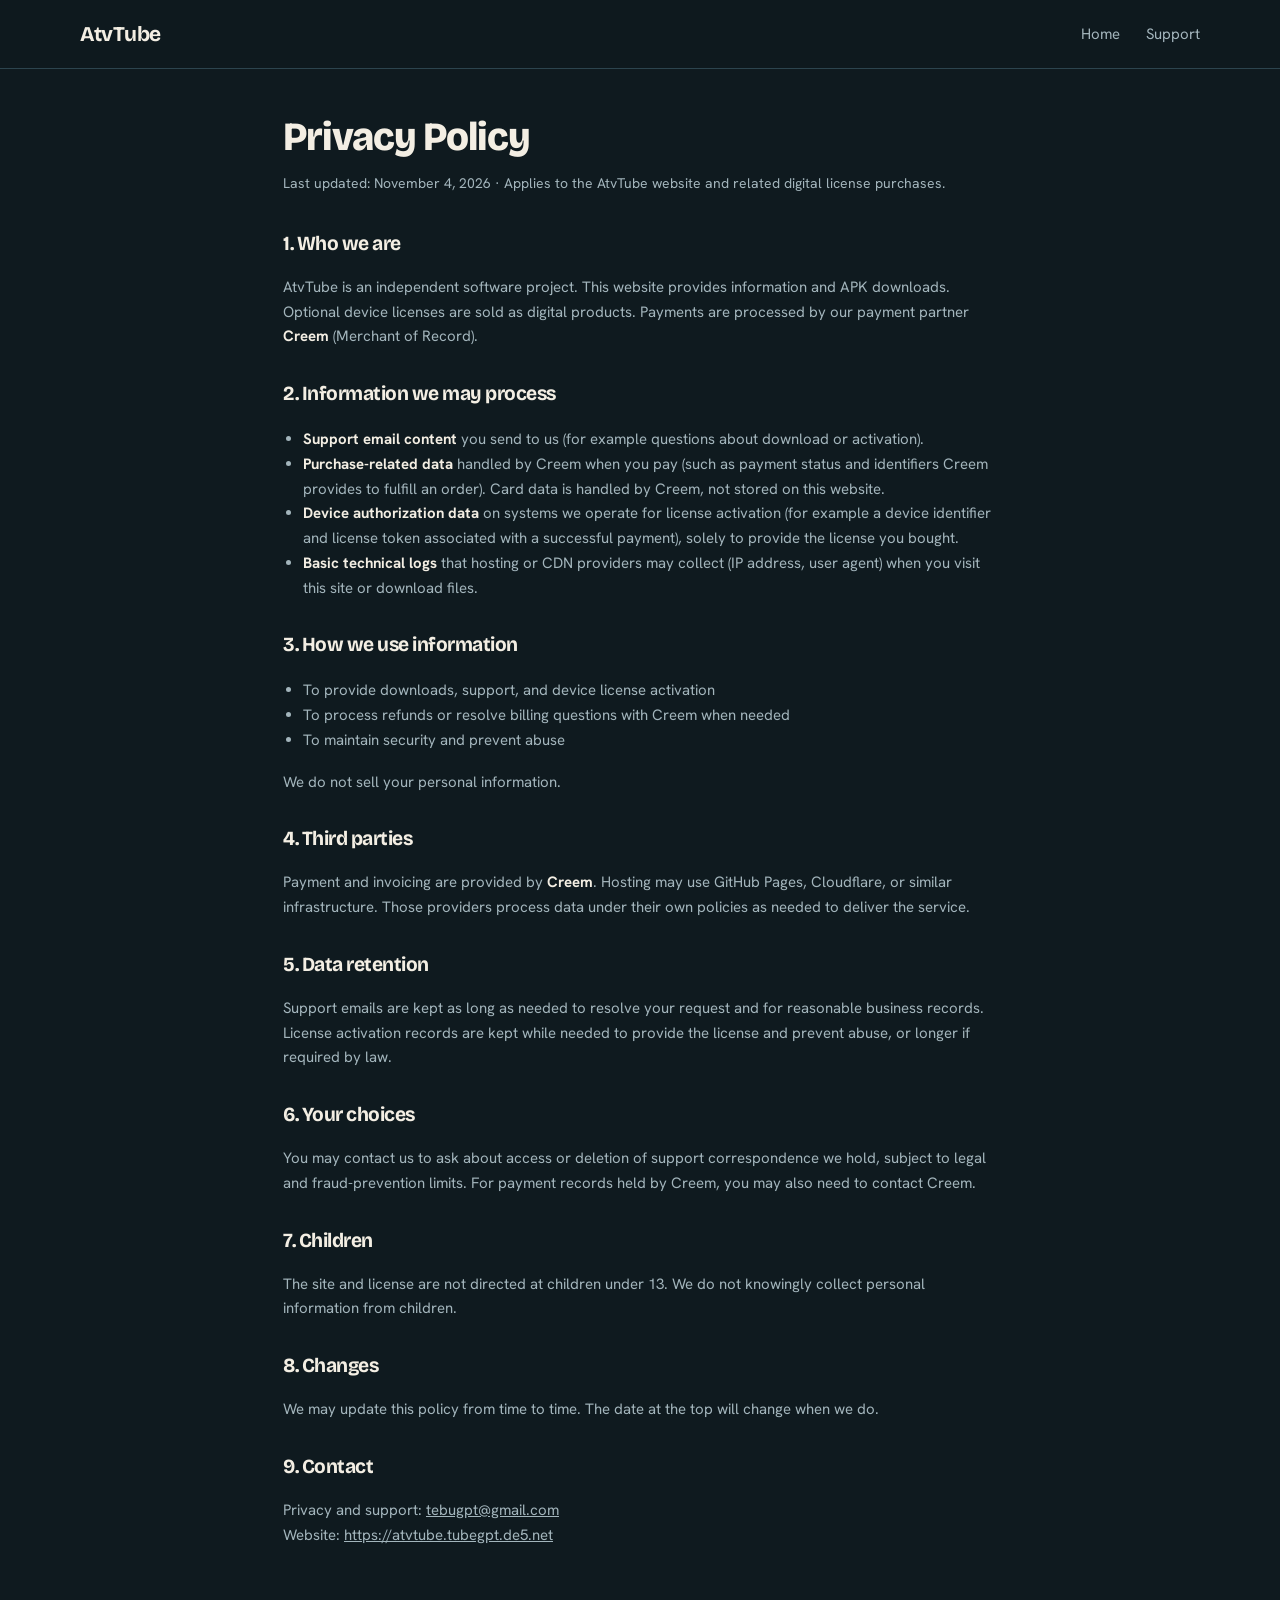
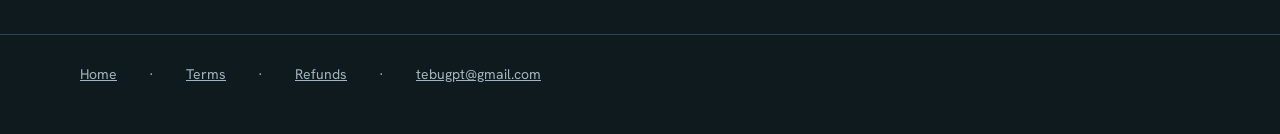
==== commit f93437c7: "Add files via upload" ====
--- a/privacy.html
+++ b/privacy.html
@@ -3,30 +3,76 @@
 <head>
 <meta charset="utf-8">
 <meta name="viewport" content="width=device-width,initial-scale=1">
-<meta name="theme-color" content="#0f1a1f">
-<meta name="robots" content="index,follow">
+<meta name="description" content="Privacy Policy for AtvTube.">
 <title>Privacy Policy — AtvTube</title>
 <link rel="icon" href="assets/favicon.svg" type="image/svg+xml">
-<link rel="preconnect" href="https://fonts.googleapis.com">
-<link rel="preconnect" href="https://fonts.gstatic.com" crossorigin>
 <link rel="stylesheet" href="https://fonts.googleapis.com/css2?family=Bricolage+Grotesque:opsz,wdth,wght@12..96,75..100,500..800&family=Hanken+Grotesk:wght@400;500;600;700&display=swap">
 <link rel="stylesheet" href="assets/css/style.css">
 <script src="assets/js/config.js" defer></script>
 <script src="assets/js/site.js" defer></script>
+<style>
+  .doc{padding:48px 0 72px;max-width:42em}
+  .doc h1{font-size:clamp(28px,4vw,40px);margin:0 0 8px}
+  .doc .meta{color:var(--mute);font-size:14px;margin-bottom:32px}
+  .doc h2{font-size:20px;margin:28px 0 10px}
+  .doc p,.doc li{color:var(--mute);font-size:15px;line-height:1.65}
+  .doc ul{padding-left:1.2em}
+  .site-footer{padding:28px 0 48px;border-top:1px solid var(--line);color:var(--mute);font-size:14px}
+  .site-footer a{color:var(--mute)}
+</style>
 </head>
-<body data-title="privacyTitle">
+<body>
 <header class="site-header"><div class="wrap">
-<a class="brand" href="index.html" aria-label="AtvTube"><svg viewBox="0 0 64 64" aria-hidden="true"><rect x="5" y="5" width="54" height="54" rx="13" fill="none" stroke="#ffc24b" stroke-width="6"/><path d="M26 20v24l20-12z" fill="#f3eee3"/></svg>AtvTube</a>
-<div class="header-tools"><button class="lang" id="lang" type="button" aria-label="Language">中文</button><a class="btn btn-line btn-sm" href="index.html" data-i18n="backHome">Back to home</a></div>
+<a class="brand" href="index.html">AtvTube</a>
+<nav class="nav"><a href="index.html">Home</a><a href="index.html#support">Support</a></nav>
 </div></header>
-<main class="wrap legal">
-<h1 data-i18n="privacyTitle">Privacy Policy</h1>
-<p class="updated" data-i18n="updated">Last updated: [add date before publishing]</p>
-<div data-i18n="privacyBody"></div>
+<main class="wrap doc">
+  <h1>Privacy Policy</h1>
+  <p class="meta">Last updated: November 4, 2026 · Applies to the AtvTube website and related digital license purchases.</p>
+
+  <h2>1. Who we are</h2>
+  <p>AtvTube is an independent software project. This website provides information and APK downloads. Optional device licenses are sold as digital products. Payments are processed by our payment partner <strong style="color:var(--paper)">Creem</strong> (Merchant of Record).</p>
+
+  <h2>2. Information we may process</h2>
+  <ul>
+    <li><strong style="color:var(--paper)">Support email content</strong> you send to us (for example questions about download or activation).</li>
+    <li><strong style="color:var(--paper)">Purchase-related data</strong> handled by Creem when you pay (such as payment status and identifiers Creem provides to fulfill an order). Card data is handled by Creem, not stored on this website.</li>
+    <li><strong style="color:var(--paper)">Device authorization data</strong> on systems we operate for license activation (for example a device identifier and license token associated with a successful payment), solely to provide the license you bought.</li>
+    <li><strong style="color:var(--paper)">Basic technical logs</strong> that hosting or CDN providers may collect (IP address, user agent) when you visit this site or download files.</li>
+  </ul>
+
+  <h2>3. How we use information</h2>
+  <ul>
+    <li>To provide downloads, support, and device license activation</li>
+    <li>To process refunds or resolve billing questions with Creem when needed</li>
+    <li>To maintain security and prevent abuse</li>
+  </ul>
+  <p>We do not sell your personal information.</p>
+
+  <h2>4. Third parties</h2>
+  <p>Payment and invoicing are provided by <strong style="color:var(--paper)">Creem</strong>. Hosting may use GitHub Pages, Cloudflare, or similar infrastructure. Those providers process data under their own policies as needed to deliver the service.</p>
+
+  <h2>5. Data retention</h2>
+  <p>Support emails are kept as long as needed to resolve your request and for reasonable business records. License activation records are kept while needed to provide the license and prevent abuse, or longer if required by law.</p>
+
+  <h2>6. Your choices</h2>
+  <p>You may contact us to ask about access or deletion of support correspondence we hold, subject to legal and fraud-prevention limits. For payment records held by Creem, you may also need to contact Creem.</p>
+
+  <h2>7. Children</h2>
+  <p>The site and license are not directed at children under 13. We do not knowingly collect personal information from children.</p>
+
+  <h2>8. Changes</h2>
+  <p>We may update this policy from time to time. The date at the top will change when we do.</p>
+
+  <h2>9. Contact</h2>
+  <p>Privacy and support: <a data-contact href="mailto:tebugpt@gmail.com"><span data-contact-text>tebugpt@gmail.com</span></a><br>
+  Website: <a href="https://atvtube.tubegpt.de5.net">https://atvtube.tubegpt.de5.net</a></p>
 </main>
 <footer class="site-footer"><div class="wrap">
-<span>© <span data-year></span> AtvTube · <span data-i18n="footer">An independent software project.</span></span>
-<nav aria-label="Legal"><a href="privacy.html" data-i18n="privacy">Privacy</a><a href="terms.html" data-i18n="terms">Terms</a><a href="refund.html" data-i18n="refund">Refunds</a></nav>
+  <a href="index.html">Home</a> ·
+  <a href="terms.html">Terms</a> ·
+  <a href="refund.html">Refunds</a> ·
+  <a data-contact href="mailto:tebugpt@gmail.com"><span data-contact-text>tebugpt@gmail.com</span></a>
 </div></footer>
 </body>
 </html>
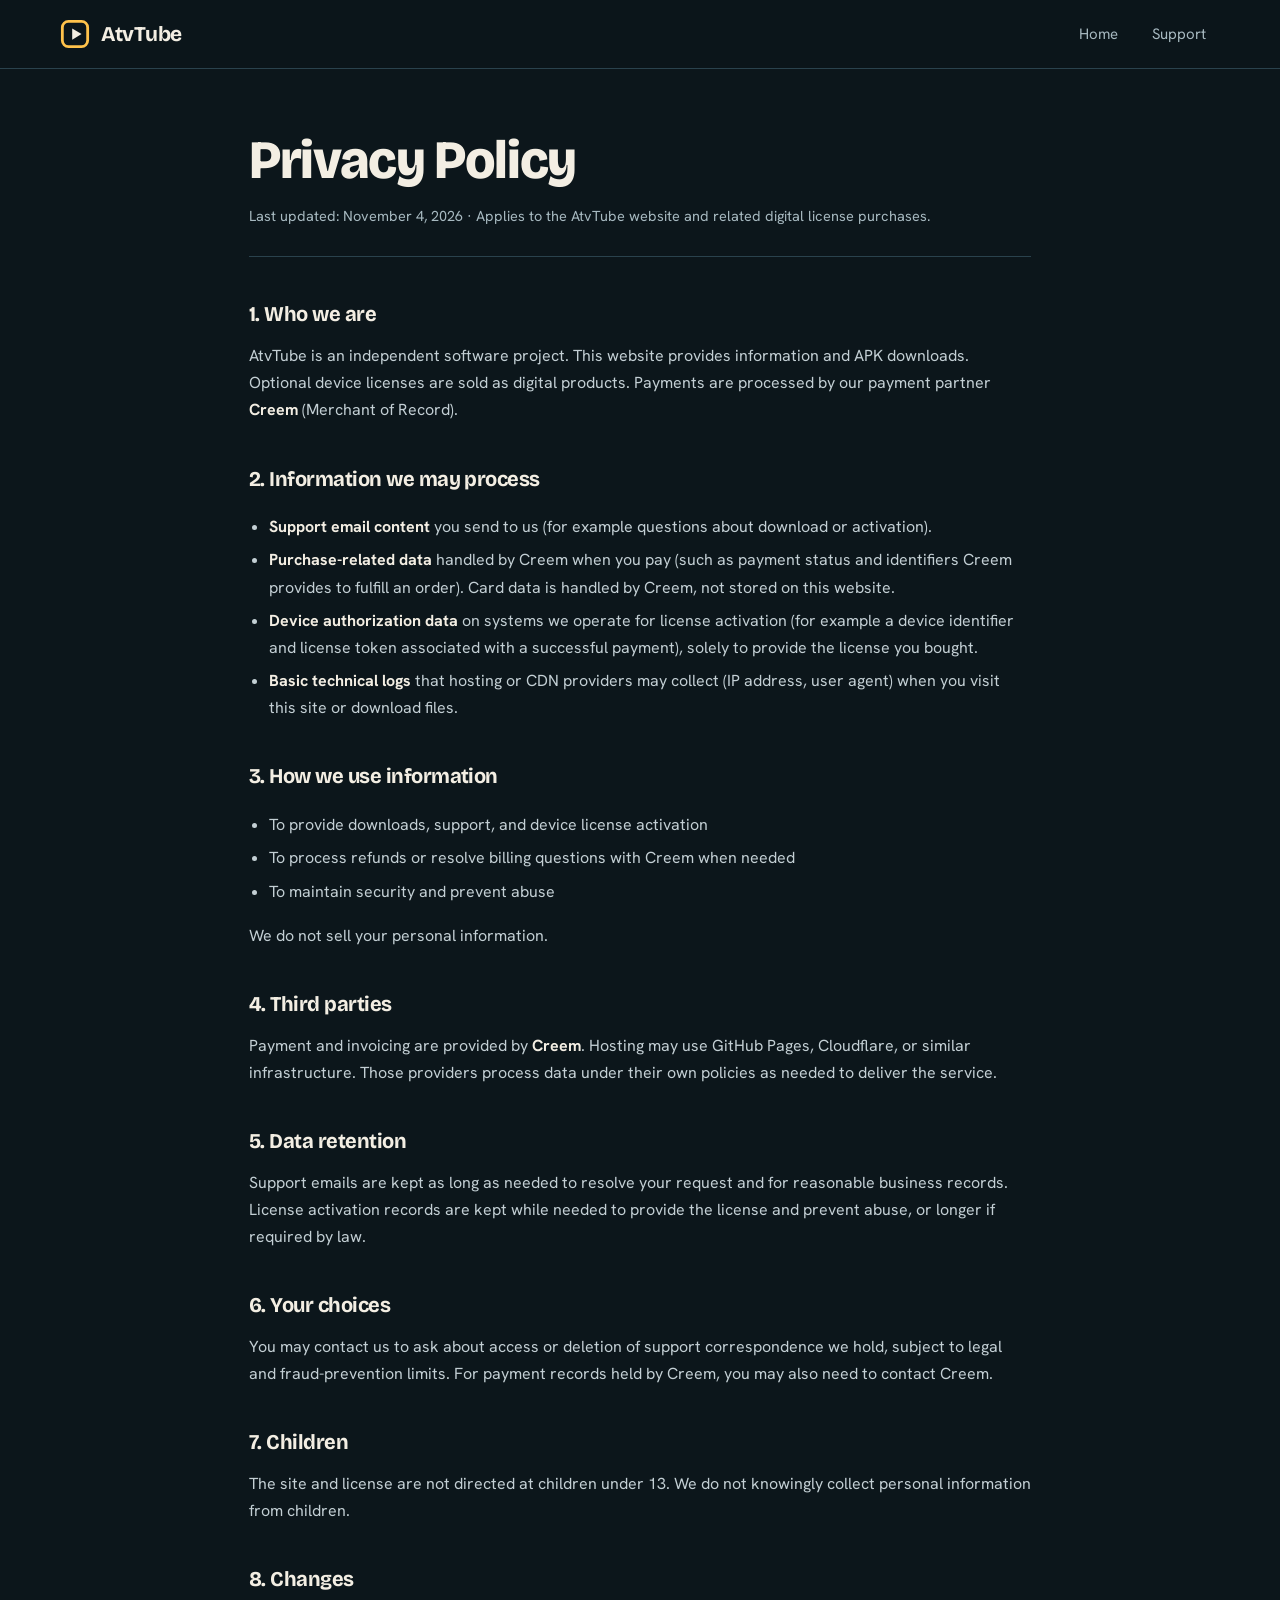
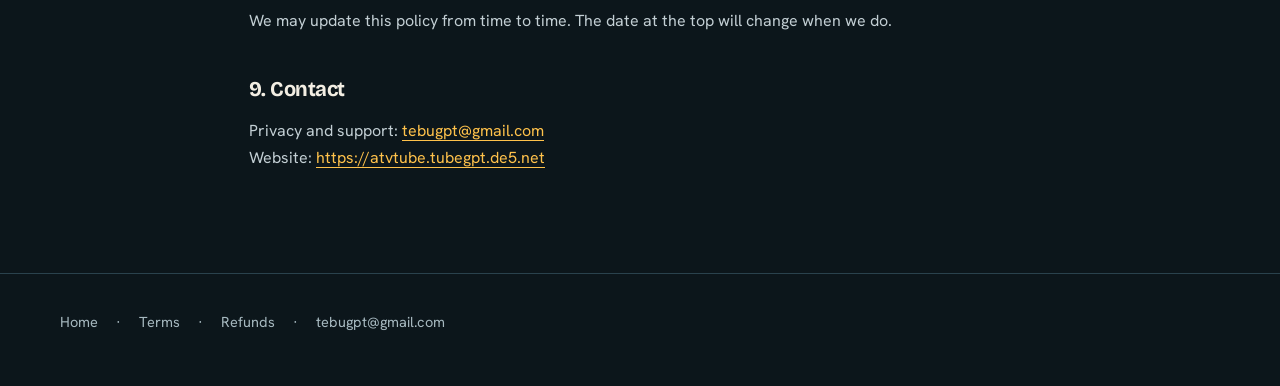
==== commit 871029a9: "Add files via upload" ====
--- a/privacy.html
+++ b/privacy.html
@@ -10,20 +10,10 @@
 <link rel="stylesheet" href="assets/css/style.css">
 <script src="assets/js/config.js" defer></script>
 <script src="assets/js/site.js" defer></script>
-<style>
-  .doc{padding:48px 0 72px;max-width:42em}
-  .doc h1{font-size:clamp(28px,4vw,40px);margin:0 0 8px}
-  .doc .meta{color:var(--mute);font-size:14px;margin-bottom:32px}
-  .doc h2{font-size:20px;margin:28px 0 10px}
-  .doc p,.doc li{color:var(--mute);font-size:15px;line-height:1.65}
-  .doc ul{padding-left:1.2em}
-  .site-footer{padding:28px 0 48px;border-top:1px solid var(--line);color:var(--mute);font-size:14px}
-  .site-footer a{color:var(--mute)}
-</style>
 </head>
 <body>
 <header class="site-header"><div class="wrap">
-<a class="brand" href="index.html">AtvTube</a>
+<a class="brand" href="index.html" aria-label="AtvTube"><svg viewBox="0 0 64 64" aria-hidden="true"><rect x="5" y="5" width="54" height="54" rx="13" fill="none" stroke="#ffc24b" stroke-width="6"/><path d="M26 20v24l20-12z" fill="#f3eee3"/></svg>AtvTube</a>
 <nav class="nav"><a href="index.html">Home</a><a href="index.html#support">Support</a></nav>
 </div></header>
 <main class="wrap doc">
@@ -68,7 +58,7 @@
   <p>Privacy and support: <a data-contact href="mailto:tebugpt@gmail.com"><span data-contact-text>tebugpt@gmail.com</span></a><br>
   Website: <a href="https://atvtube.tubegpt.de5.net">https://atvtube.tubegpt.de5.net</a></p>
 </main>
-<footer class="site-footer"><div class="wrap">
+<footer class="site-footer simple"><div class="wrap">
   <a href="index.html">Home</a> ·
   <a href="terms.html">Terms</a> ·
   <a href="refund.html">Refunds</a> ·
--- a/assets/css/style.css
+++ b/assets/css/style.css
@@ -1,9 +1,10 @@
+/* AtvTube — site styles */
 :root{
   color-scheme:dark;
-  --ink:#0f1a1f;--ink-2:#16252c;--ink-3:#1f333c;--line:#2c444e;
-  --paper:#f3eee3;--mute:#a3b5bc;
-  --focus:#ffc24b;--focus-ink:#241800;
-  --max:1120px;
+  --ink:#0c161b;--ink-2:#13222a;--ink-3:#1b303a;--line:#2a424d;
+  --paper:#f3eee3;--mute:#a7b9c0;
+  --focus:#ffc24b;--focus-ink:#241800;--teal:#58b4ae;
+  --max:1160px;
   --display:"Bricolage Grotesque","Noto Sans SC","PingFang SC","Microsoft YaHei",system-ui,sans-serif;
   --body:"Hanken Grotesk","Noto Sans SC","PingFang SC","Microsoft YaHei",system-ui,sans-serif;
 }
@@ -15,150 +16,179 @@
 [hidden]{display:none!important}
 :focus-visible{outline:3px solid var(--focus);outline-offset:4px;border-radius:6px}
 .wrap{width:min(var(--max),calc(100% - 40px));margin-inline:auto}
+h1,h2,h3{font-family:var(--display);margin:0;letter-spacing:-.025em;font-variation-settings:"wdth" 96}
+strong{font-weight:700}
 
 /* header */
-.site-header{position:sticky;top:0;z-index:20;background:color-mix(in srgb,var(--ink) 88%,transparent);backdrop-filter:blur(12px);border-bottom:1px solid var(--line)}
+.site-header{position:sticky;top:0;z-index:20;background:color-mix(in srgb,var(--ink) 86%,transparent);backdrop-filter:blur(14px);-webkit-backdrop-filter:blur(14px);border-bottom:1px solid var(--line)}
 .site-header .wrap{height:68px;display:flex;align-items:center;gap:28px}
 .brand{display:inline-flex;align-items:center;gap:11px;font:700 21px/1 var(--display);letter-spacing:-.02em;text-decoration:none}
 .brand svg{width:30px;height:30px}
-.nav{display:flex;gap:26px;margin-left:auto;font-size:15px}
-.nav a{text-decoration:none;color:var(--mute);padding:6px 0}
-.nav a:hover{color:var(--paper)}
+.nav{display:flex;gap:6px;margin-left:auto;font-size:15px}
+.nav a{text-decoration:none;color:var(--mute);padding:8px 14px;border-radius:999px;transition:background .15s,color .15s}
+.nav a:hover{color:var(--paper);background:var(--ink-3)}
 .header-tools{display:flex;gap:10px;align-items:center}
 .nav + .header-tools{margin-left:0}
-.header-tools:only-child,.brand + .header-tools{margin-left:auto}
-.lang{background:none;border:1px solid var(--line);color:var(--paper);border-radius:999px;padding:6px 14px;font:600 14px/1.2 var(--body);cursor:pointer}
-.lang:hover{border-color:var(--mute)}
+.brand + .header-tools{margin-left:auto}
 
 /* buttons */
-.btn{display:inline-flex;align-items:center;justify-content:center;gap:10px;border:0;border-radius:12px;padding:14px 24px;font:700 16px/1.2 var(--body);text-decoration:none;cursor:pointer;transition:transform .15s ease}
-.btn-focus{background:var(--focus);color:var(--focus-ink)}
-.btn-focus:hover{transform:translateY(-2px)}
+.btn{display:inline-flex;align-items:center;justify-content:center;gap:10px;border:0;border-radius:14px;padding:15px 26px;font:700 16px/1.2 var(--body);text-decoration:none;cursor:pointer;transition:transform .15s ease,box-shadow .15s ease}
+.btn-focus{background:var(--focus);color:var(--focus-ink);box-shadow:0 8px 24px -8px rgba(255,194,75,.55)}
+.btn-focus:hover{transform:translateY(-2px);box-shadow:0 12px 28px -8px rgba(255,194,75,.7)}
 .btn-line{background:none;color:var(--paper);box-shadow:inset 0 0 0 1.5px var(--line)}
 .btn-line:hover{box-shadow:inset 0 0 0 1.5px var(--mute)}
-.btn-sm{padding:9px 16px;font-size:14px;border-radius:10px}
-.btn svg{width:18px;height:18px}
+.btn-sm{padding:9px 18px;font-size:14px;border-radius:999px}
 
 /* hero */
-.hero{padding:76px 0 92px}
-.hero .wrap{display:grid;grid-template-columns:minmax(0,1fr) minmax(0,1.05fr);gap:64px;align-items:center}
-h1,h2,h3{font-family:var(--display);margin:0;letter-spacing:-.025em;font-variation-settings:"wdth" 96}
-h1{font-size:clamp(42px,6vw,76px);line-height:1.02;font-weight:800}
+.hero{position:relative;padding:72px 0 96px;overflow:hidden;isolation:isolate}
+.hero::before{content:"";position:absolute;inset:0;z-index:-2;background:
+  radial-gradient(60% 70% at 82% 38%,rgba(88,180,174,.20),transparent 70%),
+  radial-gradient(40% 50% at 10% 0%,rgba(255,194,75,.10),transparent 70%)}
+.hero::after{content:"";position:absolute;inset:0;z-index:-1;background-image:radial-gradient(rgba(243,238,227,.10) 1px,transparent 1.2px);background-size:26px 26px;-webkit-mask-image:linear-gradient(180deg,#000 0,transparent 85%);mask-image:linear-gradient(180deg,#000 0,transparent 85%)}
+.hero .wrap{display:grid;grid-template-columns:minmax(0,1fr) minmax(0,1.08fr);gap:64px;align-items:center}
+h1{font-size:clamp(42px,6vw,78px);line-height:1.01;font-weight:800}
+h1 em{font-style:normal;color:var(--focus)}
 .hero p.lead{font-size:20px;color:var(--mute);max-width:30em;margin:26px 0 34px}
 .hero-actions{display:flex;flex-wrap:wrap;gap:12px}
-.hero-meta{margin:24px 0 0;font-size:16px;font-weight:600;color:var(--paper);padding-left:14px;border-left:3px solid var(--focus)}
+.hero-meta{margin:28px 0 0;font-size:15px;font-weight:600;color:var(--paper);padding-left:14px;border-left:3px solid var(--focus)}
 
-/* TV */
-.tv{position:relative;filter:drop-shadow(0 30px 50px rgba(0,0,0,.45))}
-.tv-bezel{background:#0a1216;border:2px solid var(--line);border-radius:20px;padding:12px}
-.tv-screen{background:linear-gradient(160deg,#1a2e37,#101d23);border-radius:10px;padding:5% 5% 6%;aspect-ratio:16/9;display:flex;flex-direction:column;gap:5%}
-.tv-bar{display:flex;align-items:center;gap:9px;font:700 14px/1 var(--display)}
-.tv-bar svg{width:20px;height:20px}
-.tv-bar i{margin-left:auto;display:flex;gap:5px}
-.tv-bar i b{width:22px;height:5px;border-radius:3px;background:var(--line)}
-.tv-bar i b:first-child{background:var(--focus)}
+/* TV illustration */
+.tv{position:relative;filter:drop-shadow(0 34px 60px rgba(0,0,0,.55))}
+.tv::before{content:"";position:absolute;inset:-8% -6%;z-index:-1;background:radial-gradient(closest-side,rgba(255,194,75,.14),transparent);}
+.tv-bezel{background:#070d10;border:2px solid var(--line);border-radius:22px;padding:12px}
+.tv-screen{background:linear-gradient(160deg,#1d3540,#0e1b21);border-radius:12px;padding:4.5% 5% 5.5%;aspect-ratio:16/9;display:flex;flex-direction:column;gap:4%;overflow:hidden}
+.tv-bar{display:flex;align-items:center;gap:9px;font:700 clamp(11px,1.5vw,15px)/1 var(--display)}
+.tv-bar svg{width:1.5em;height:1.5em}
+.tv-clock{margin-left:auto;font:600 clamp(11px,1.5vw,15px)/1 var(--body);color:var(--mute);font-variant-numeric:tabular-nums;letter-spacing:.04em}
+.tv-feature{flex:0 0 34%;border-radius:8px;background:
+  linear-gradient(90deg,rgba(7,13,16,.75),transparent 70%),
+  linear-gradient(135deg,#2f6f77,#c98a4b);position:relative;overflow:hidden}
+.tv-feature::before,.tv-feature::after{content:"";position:absolute;left:5%;height:8%;border-radius:4px;background:rgba(243,238,227,.85)}
+.tv-feature::before{top:24%;width:34%}
+.tv-feature::after{top:44%;width:20%;background:rgba(243,238,227,.4)}
 .tv-grid{position:relative;flex:1;min-height:0}
-.tv-tiles{position:absolute;inset:0;display:grid;grid-template-columns:repeat(4,1fr);grid-template-rows:1fr 1fr;gap:6% 3%}
+.tv-tiles{position:absolute;inset:0;display:grid;grid-template-columns:repeat(4,1fr);gap:3%}
 .tv-tiles span{border-radius:6px}
-.tv-tiles span:nth-child(8n+1){background:linear-gradient(135deg,#3f7f86,#25525a)}
-.tv-tiles span:nth-child(8n+2){background:linear-gradient(135deg,#c98a4b,#8f5a2a)}
-.tv-tiles span:nth-child(8n+3){background:linear-gradient(135deg,#6a7ea8,#41507a)}
-.tv-tiles span:nth-child(8n+4){background:linear-gradient(135deg,#a85d52,#703a35)}
-.tv-tiles span:nth-child(8n+5){background:linear-gradient(135deg,#8a9a5b,#566236)}
-.tv-tiles span:nth-child(8n+6){background:linear-gradient(135deg,#4d6d8f,#2d4560)}
-.tv-tiles span:nth-child(8n+7){background:linear-gradient(135deg,#b07a9a,#6f4660)}
-.tv-tiles span:nth-child(8n+8){background:linear-gradient(135deg,#7f8c91,#4a575c)}
-.tv-ring{position:absolute;left:0;top:0;width:22.75%;height:47%;margin:-4px;padding:4px;box-sizing:content-box;border:3px solid var(--focus);border-radius:9px;box-shadow:0 0 0 4px rgba(255,194,75,.18),0 0 22px rgba(255,194,75,.45);animation:ring 12s cubic-bezier(.6,0,.25,1) infinite}
+.tv-tiles span:nth-child(1){background:linear-gradient(135deg,#3f7f86,#25525a)}
+.tv-tiles span:nth-child(2){background:linear-gradient(135deg,#c98a4b,#8f5a2a)}
+.tv-tiles span:nth-child(3){background:linear-gradient(135deg,#6a7ea8,#41507a)}
+.tv-tiles span:nth-child(4){background:linear-gradient(135deg,#a85d52,#703a35)}
+.tv-ring{position:absolute;left:0;top:0;width:23.2%;height:100%;margin:-4px;padding:4px;box-sizing:content-box;border:3px solid var(--focus);border-radius:9px;box-shadow:0 0 0 4px rgba(255,194,75,.18),0 0 22px rgba(255,194,75,.5);animation:ring 10s cubic-bezier(.6,0,.25,1) infinite}
 @keyframes ring{
-  0%,12%{left:0;top:0}
-  20%,32%{left:25.75%;top:0}
-  40%,52%{left:25.75%;top:53%}
-  60%,72%{left:77.25%;top:53%}
-  80%,88%{left:51.5%;top:0}
-  96%,100%{left:0;top:0}
+  0%,18%{left:0}
+  25%,43%{left:25.6%}
+  50%,68%{left:51.2%}
+  75%,93%{left:76.8%}
+  100%{left:0}
 }
-.tv-stand{width:34%;height:12px;margin:0 auto;background:#0a1216;border:2px solid var(--line);border-top:0;border-radius:0 0 10px 10px}
+.tv-stand{width:30%;height:12px;margin:0 auto;background:#070d10;border:2px solid var(--line);border-top:0;border-radius:0 0 12px 12px}
 
 /* sections */
-.section{padding:96px 0}
-.band{background:var(--ink-2);border-block:1px solid var(--line)}
-.section h2{font-size:clamp(32px,4.2vw,52px);line-height:1.06;font-weight:700;max-width:16em}
-.section .sub{color:var(--mute);max-width:36em;margin:18px 0 0}
+.section{padding:104px 0;border-top:1px solid var(--line);position:relative}
+.band{background:var(--ink-2)}
+.num{display:block;font:700 14px/1 var(--display);letter-spacing:.14em;color:var(--focus);margin-bottom:18px}
+.section h2{font-size:clamp(32px,4.2vw,54px);line-height:1.05;font-weight:700}
+.lead-sm{color:var(--mute);max-width:38em;margin:20px 0 0;font-size:18px}
+.disclaimer{font-size:14px;color:var(--mute);max-width:46em;margin:28px 0 0;line-height:1.6}
+.disclaimer a{text-underline-offset:3px}
+
+/* product */
+.split{display:grid;grid-template-columns:minmax(0,.9fr) minmax(0,1.1fr);gap:72px;align-items:start}
+.stack{display:grid;gap:20px}
+.card{border:1px solid var(--line);border-radius:22px;padding:30px 32px;background:var(--ink-2)}
+.card h3{font-size:22px;font-weight:700;margin:0 0 16px}
+.card p{margin:0;color:var(--mute)}
+.ticks{list-style:none;margin:0;padding:0}
+.ticks li{position:relative;padding:11px 0 11px 34px;color:var(--mute);font-size:16px;border-top:1px solid var(--line)}
+.ticks li:first-child{border-top:0;padding-top:0}
+.ticks li:first-child::before{top:3px}
+.ticks li::before{content:"";position:absolute;left:0;top:14px;width:20px;height:20px;border-radius:50%;background:rgba(255,194,75,.16) url("data:image/svg+xml,%3Csvg xmlns='http://www.w3.org/2000/svg' viewBox='0 0 20 20'%3E%3Cpath d='M5.5 10.4l3 3 6-6.4' fill='none' stroke='%23ffc24b' stroke-width='2' stroke-linecap='round' stroke-linejoin='round'/%3E%3C/svg%3E") center/100% no-repeat}
+.ticks strong{color:var(--paper)}
+.card.hl{background:linear-gradient(160deg,rgba(255,194,75,.12),rgba(255,194,75,.03));border-color:rgba(255,194,75,.45)}
+
+/* pricing (light band) */
+.light{background:var(--paper);color:var(--ink);border-top:0}
+.light .num{color:#8a5a00}
+.light .lead-sm,.light .disclaimer{color:#41545c}
+.light a{color:var(--ink)}
+.price-card{position:relative;background:var(--ink);color:var(--paper);border-radius:28px;padding:38px 38px 34px;box-shadow:0 30px 60px -30px rgba(12,22,27,.6)}
+.price-card::before{content:"";position:absolute;inset:10px;border:1.5px dashed var(--line);border-radius:20px;pointer-events:none}
+.price-card h3{font-size:22px;font-weight:700;color:var(--mute)}
+.price-box{display:flex;flex-wrap:wrap;align-items:baseline;gap:6px 18px;margin:18px 0 22px}
+.price-box .amount{font:800 clamp(44px,7vw,72px)/1 var(--display);color:var(--focus);letter-spacing:-.03em}
+.price-box .note{color:var(--mute);font-size:16px}
+.price-card p{margin:0;color:var(--mute);font-size:16px;position:relative}
+.price-card strong{color:var(--paper)}
 
 /* downloads */
-.dl-grid{display:grid;grid-template-columns:1fr 1fr;gap:28px;margin-top:48px}
-.dl{position:relative;background:var(--ink);border:1.5px solid var(--line);border-radius:18px;padding:34px 32px;display:flex;flex-direction:column}
-.dl.rec{border:3px solid var(--focus);box-shadow:0 0 0 6px rgba(255,194,75,.14),0 0 34px rgba(255,194,75,.18)}
-.dl-badge{position:absolute;top:-15px;left:28px;background:var(--focus);color:var(--focus-ink);font:700 13px/1 var(--body);padding:7px 12px;border-radius:8px}
-.dl h3{font-size:54px;font-weight:800;line-height:1}
-.dl .bits{margin:8px 0 0;color:var(--mute);font-size:15px}
-.dl p.use{margin:20px 0 28px;flex:1}
-.dl .file{display:flex;justify-content:space-between;gap:12px;font-size:14px;color:var(--mute);margin-bottom:12px;font-variant-numeric:tabular-nums}
+.dl-grid{display:grid;grid-template-columns:1fr 1fr;gap:28px;margin-top:52px}
+.dl{position:relative;background:var(--ink);border:1.5px solid var(--line);border-radius:24px;padding:36px 34px;display:flex;flex-direction:column}
+.dl.rec{border:3px solid var(--focus);box-shadow:0 0 0 6px rgba(255,194,75,.14),0 0 40px rgba(255,194,75,.2)}
+.dl-badge{position:absolute;top:-16px;left:30px;background:var(--focus);color:var(--focus-ink);font:700 13px/1 var(--body);padding:8px 13px;border-radius:8px}
+.dl h3{font-size:clamp(44px,6vw,64px);font-weight:800;line-height:1}
+.dl p{margin:20px 0 30px;color:var(--mute);flex:1}
 .dl .btn{width:100%}
-.dl-note{margin:30px 0 0;max-width:46em;color:var(--mute);font-size:16px}
-.dl-note b{color:var(--paper);font-weight:600}
+.dl-note{margin:30px 0 0}
+.version{margin:10px 0 0}
 
 /* steps */
-.steps{list-style:none;margin:48px 0 0;padding:0;display:grid;grid-template-columns:repeat(3,1fr);gap:40px;counter-reset:s}
-.steps li{counter-increment:s;border-top:2px solid var(--line);padding-top:22px}
-.steps li::before{content:counter(s);display:block;font:800 44px/1 var(--display);color:var(--focus);margin-bottom:14px}
-.steps h3{font-size:22px;font-weight:700;margin-bottom:8px}
-.steps p{margin:0;color:var(--mute);font-size:16px}
-.warn{margin:40px 0 0;padding:16px 20px;border-left:3px solid var(--focus);background:var(--ink-2);color:var(--mute);font-size:15.5px;max-width:46em;border-radius:0 10px 10px 0}
+.steps{list-style:none;margin:52px 0 0;padding:0;display:grid;grid-template-columns:repeat(3,1fr);gap:22px;counter-reset:s}
+.steps li{counter-increment:s;background:var(--ink-2);border:1px solid var(--line);border-radius:22px;padding:30px 28px;color:var(--mute);font-size:16.5px}
+.steps li::before{content:counter(s);display:grid;place-items:center;width:46px;height:46px;border-radius:14px;background:var(--focus);color:var(--focus-ink);font:800 22px/1 var(--display);margin-bottom:20px}
+.steps strong{display:block;color:var(--paper);font:700 22px/1.25 var(--display);letter-spacing:-.02em;margin-bottom:8px}
 
-/* purchase */
-.buy{display:grid;grid-template-columns:minmax(0,1.15fr) minmax(0,.85fr);gap:64px;align-items:start}
-.buy ul{list-style:none;margin:6px 0 0;padding:0}
-.buy li{padding:18px 0;border-bottom:1px solid var(--line);display:flex;gap:16px}
-.buy li:first-child{border-top:1px solid var(--line)}
-.buy li svg{flex:none;width:22px;height:22px;margin-top:3px;color:var(--focus)}
-.buy li b{display:block;font:700 18px/1.3 var(--display)}
-.buy li span{color:var(--mute);font-size:15.5px}
-
-/* about */
-.about{display:flex;flex-wrap:wrap;gap:24px 64px;justify-content:space-between;align-items:flex-end}
-.about p{margin:0;max-width:34em;color:var(--mute);font-size:19px}
-.about a.mail{font:700 22px/1.3 var(--display);color:var(--focus);text-underline-offset:5px}
+/* support */
+.support{display:flex;flex-wrap:wrap;gap:36px 72px;justify-content:space-between;align-items:flex-end}
+.support .mail{display:inline-block;font:700 clamp(24px,4vw,40px)/1.2 var(--display);letter-spacing:-.02em;color:var(--focus);text-decoration:underline;text-decoration-thickness:2px;text-underline-offset:8px;margin:0}
+.support .aside{max-width:30em;color:var(--mute);margin:0;font-size:16px}
 
 /* footer */
-.site-footer{border-top:1px solid var(--line);padding:30px 0 40px;font-size:15px;color:var(--mute)}
-.site-footer .wrap{display:flex;flex-wrap:wrap;gap:14px 32px;align-items:center}
-.site-footer nav{display:flex;gap:22px;margin-left:auto}
-.site-footer nav a{text-decoration:none}
-.site-footer nav a:hover{color:var(--paper)}
+.site-footer{border-top:1px solid var(--line);padding:36px 0 52px;color:var(--mute);font-size:14.5px;background:var(--ink)}
+.site-footer strong{color:var(--paper)}
+.site-footer p{margin:0}
+.site-footer a{text-underline-offset:3px}
+.legal-nav{display:flex;flex-wrap:wrap;gap:12px 24px;margin:18px 0 0}
+.legal-nav a{text-decoration:none}
+.legal-nav a:hover{color:var(--paper);text-decoration:underline}
+.copy{margin-top:26px!important;padding-top:22px;border-top:1px solid var(--line)}
+/* simple footer (legal pages) */
+.site-footer.simple .wrap{display:flex;flex-wrap:wrap;gap:8px 18px;align-items:center}
+.site-footer.simple a{text-decoration:none}
+.site-footer.simple a:hover{color:var(--paper);text-decoration:underline}
 
-/* legal */
-.legal{padding:72px 0 96px;max-width:760px}
-.legal h1{font-size:clamp(36px,5vw,56px)}
-.legal .updated{color:var(--mute);margin:14px 0 36px;font-size:15px}
-.legal h2{font-size:24px;margin:38px 0 8px}
-.legal p{margin:0 0 14px;color:#d8d3c7}
-.legal a{color:var(--focus);text-underline-offset:4px}
-.todo{background:rgba(255,194,75,.12);border:1px dashed var(--focus);border-radius:8px;padding:10px 14px;color:var(--paper)!important}
+/* legal documents */
+.doc{padding:64px 0 88px;max-width:46em}
+.doc h1{font-size:clamp(34px,5vw,54px);margin:0 0 14px;line-height:1.05}
+.doc .meta{color:var(--mute);font-size:14.5px;margin:0 0 40px;padding-bottom:28px;border-bottom:1px solid var(--line)}
+.doc h2{font-size:21px;margin:38px 0 10px;color:var(--paper)}
+.doc p,.doc li{color:#c3cfd4;font-size:16px;line-height:1.7}
+.doc p{margin:0 0 14px}
+.doc ul{padding-left:1.2em}
+.doc li{margin:6px 0}
+.doc strong{color:var(--paper)}
+.doc a{color:var(--focus);text-underline-offset:4px}
 
 /* responsive */
-@media (max-width:900px){
-  .hero{padding:48px 0 64px}
-  .hero .wrap{grid-template-columns:1fr;gap:48px}
-  .section{padding:68px 0}
-  .dl-grid,.buy{grid-template-columns:1fr}
-  .buy{gap:36px}
-  .steps{grid-template-columns:1fr;gap:28px}
-  .dl h3{font-size:44px}
+@media (max-width:960px){
+  .hero{padding:48px 0 72px}
+  .hero .wrap{grid-template-columns:1fr;gap:56px}
+  .section{padding:72px 0}
+  .split{grid-template-columns:1fr;gap:36px}
+  .dl-grid{grid-template-columns:1fr}
+  .steps{grid-template-columns:1fr}
 }
 @media (max-width:700px){
   .nav{display:none}
-  .site-footer nav{margin-left:0;width:100%}
 }
-@media (max-width:420px){
+@media (max-width:480px){
   body{font-size:16px}
   .site-header .wrap{gap:12px}
-  .header-tools .btn{display:none}
-  .btn{width:100%}
-  .dl{padding:28px 22px}
+  .hero-actions .btn,.dl .btn{width:100%}
+  .card,.dl,.steps li{padding:26px 22px}
+  .price-card{padding:30px 24px}
 }
 @media (prefers-reduced-motion:reduce){
   html{scroll-behavior:auto}
   .tv-ring{animation:none}
-  .btn{transition:none}
+  .btn,.nav a{transition:none}
 }
